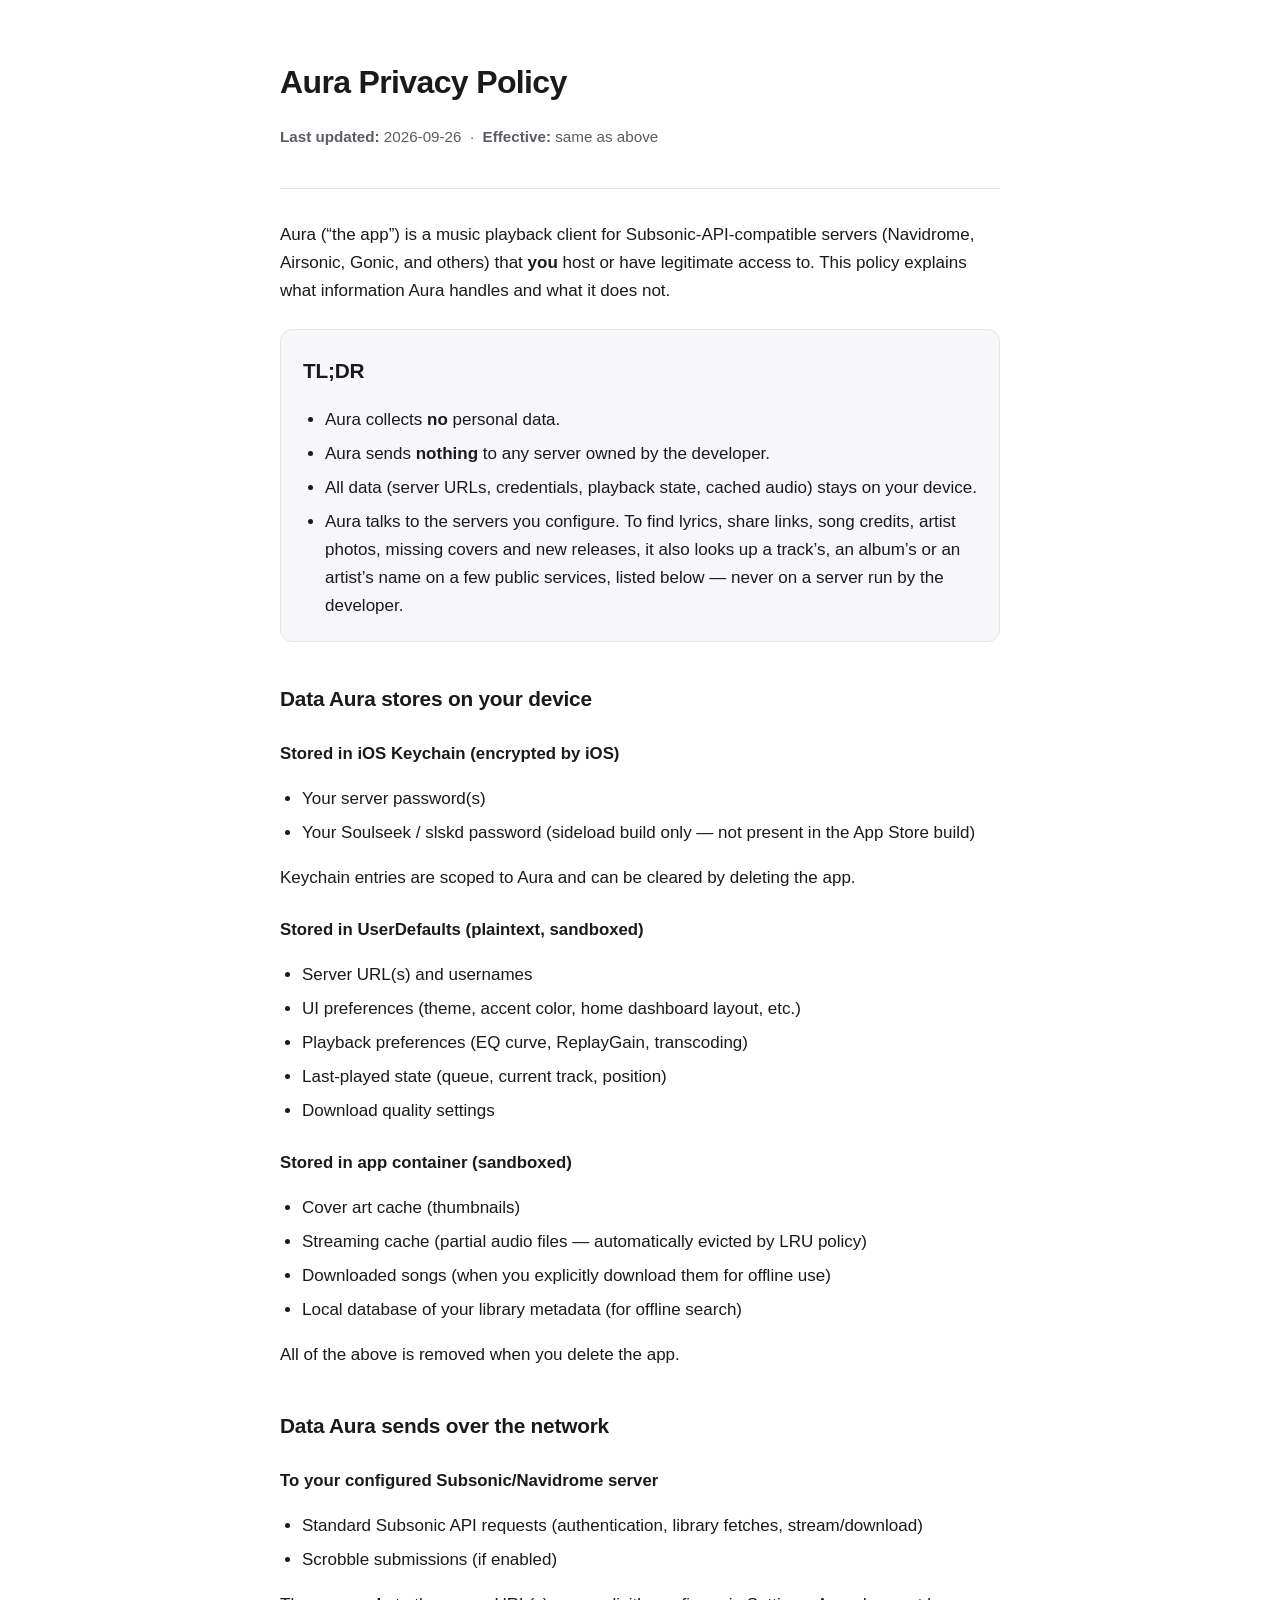
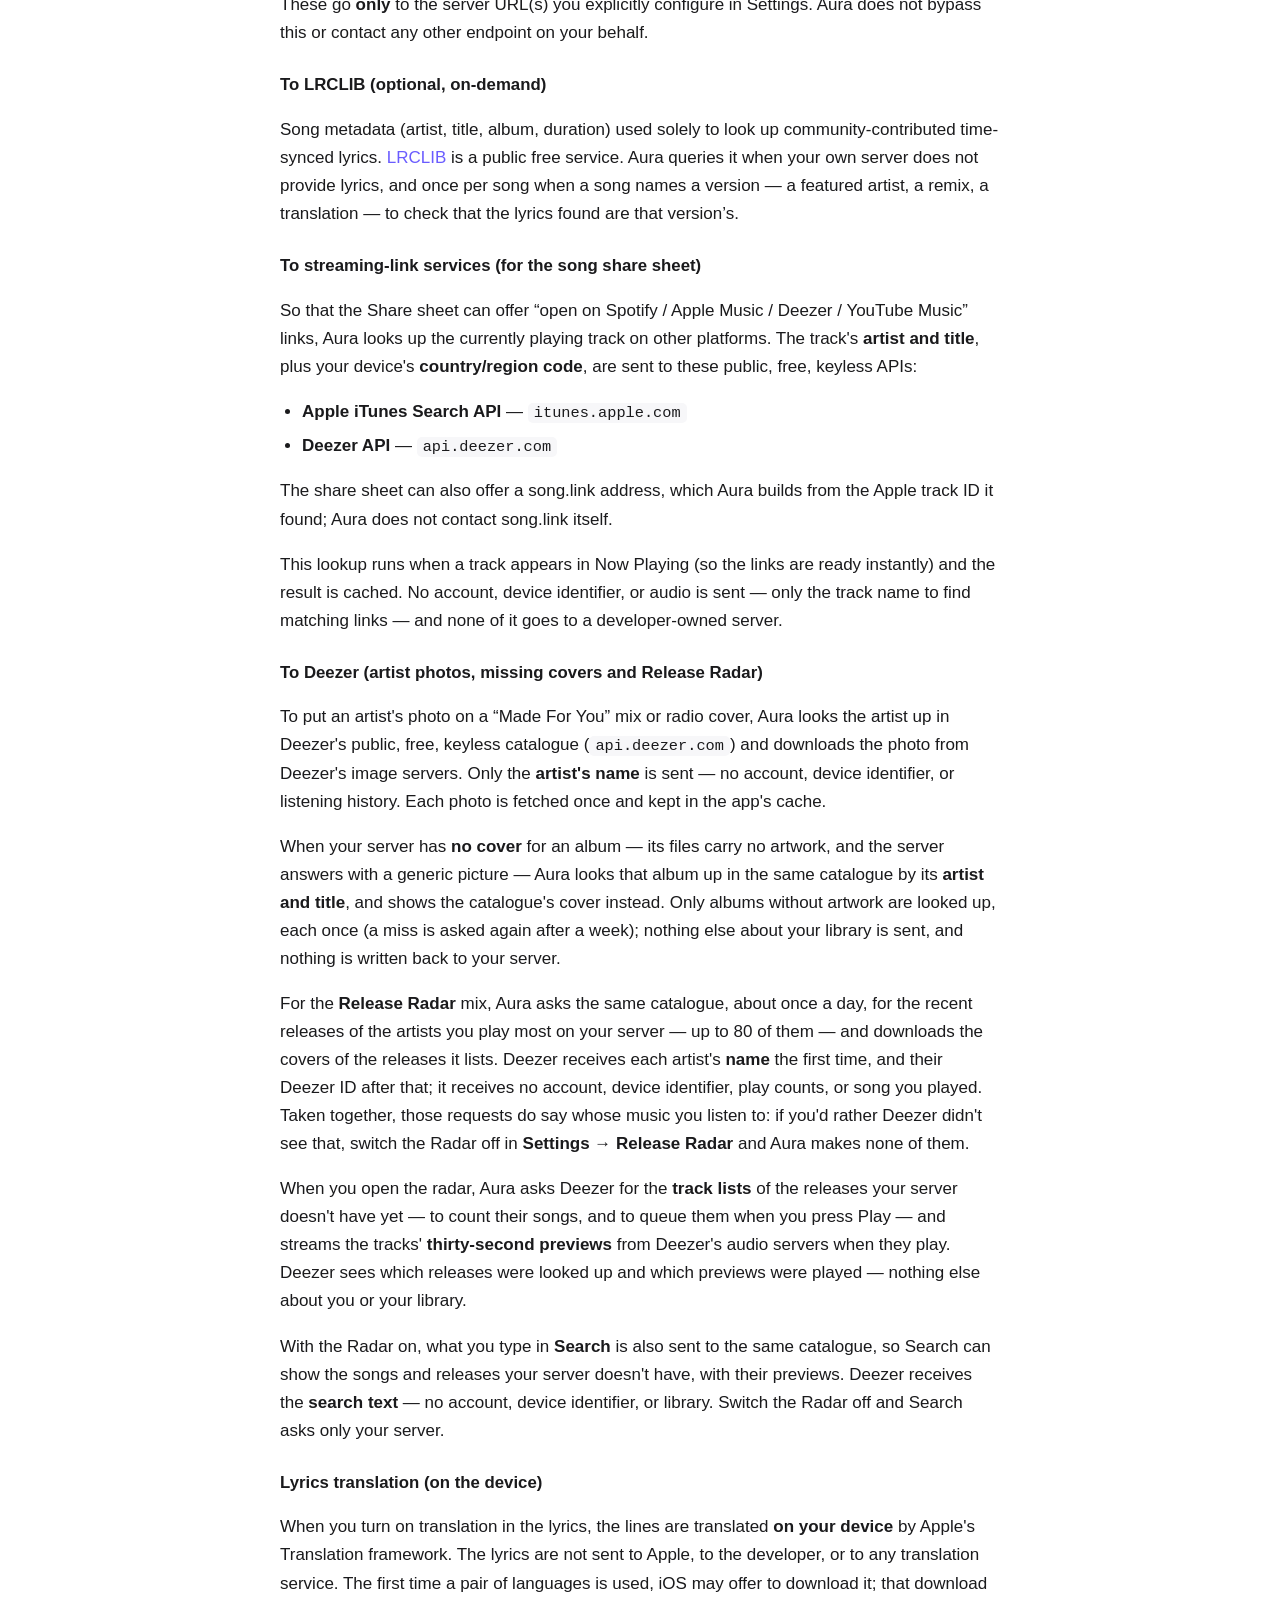
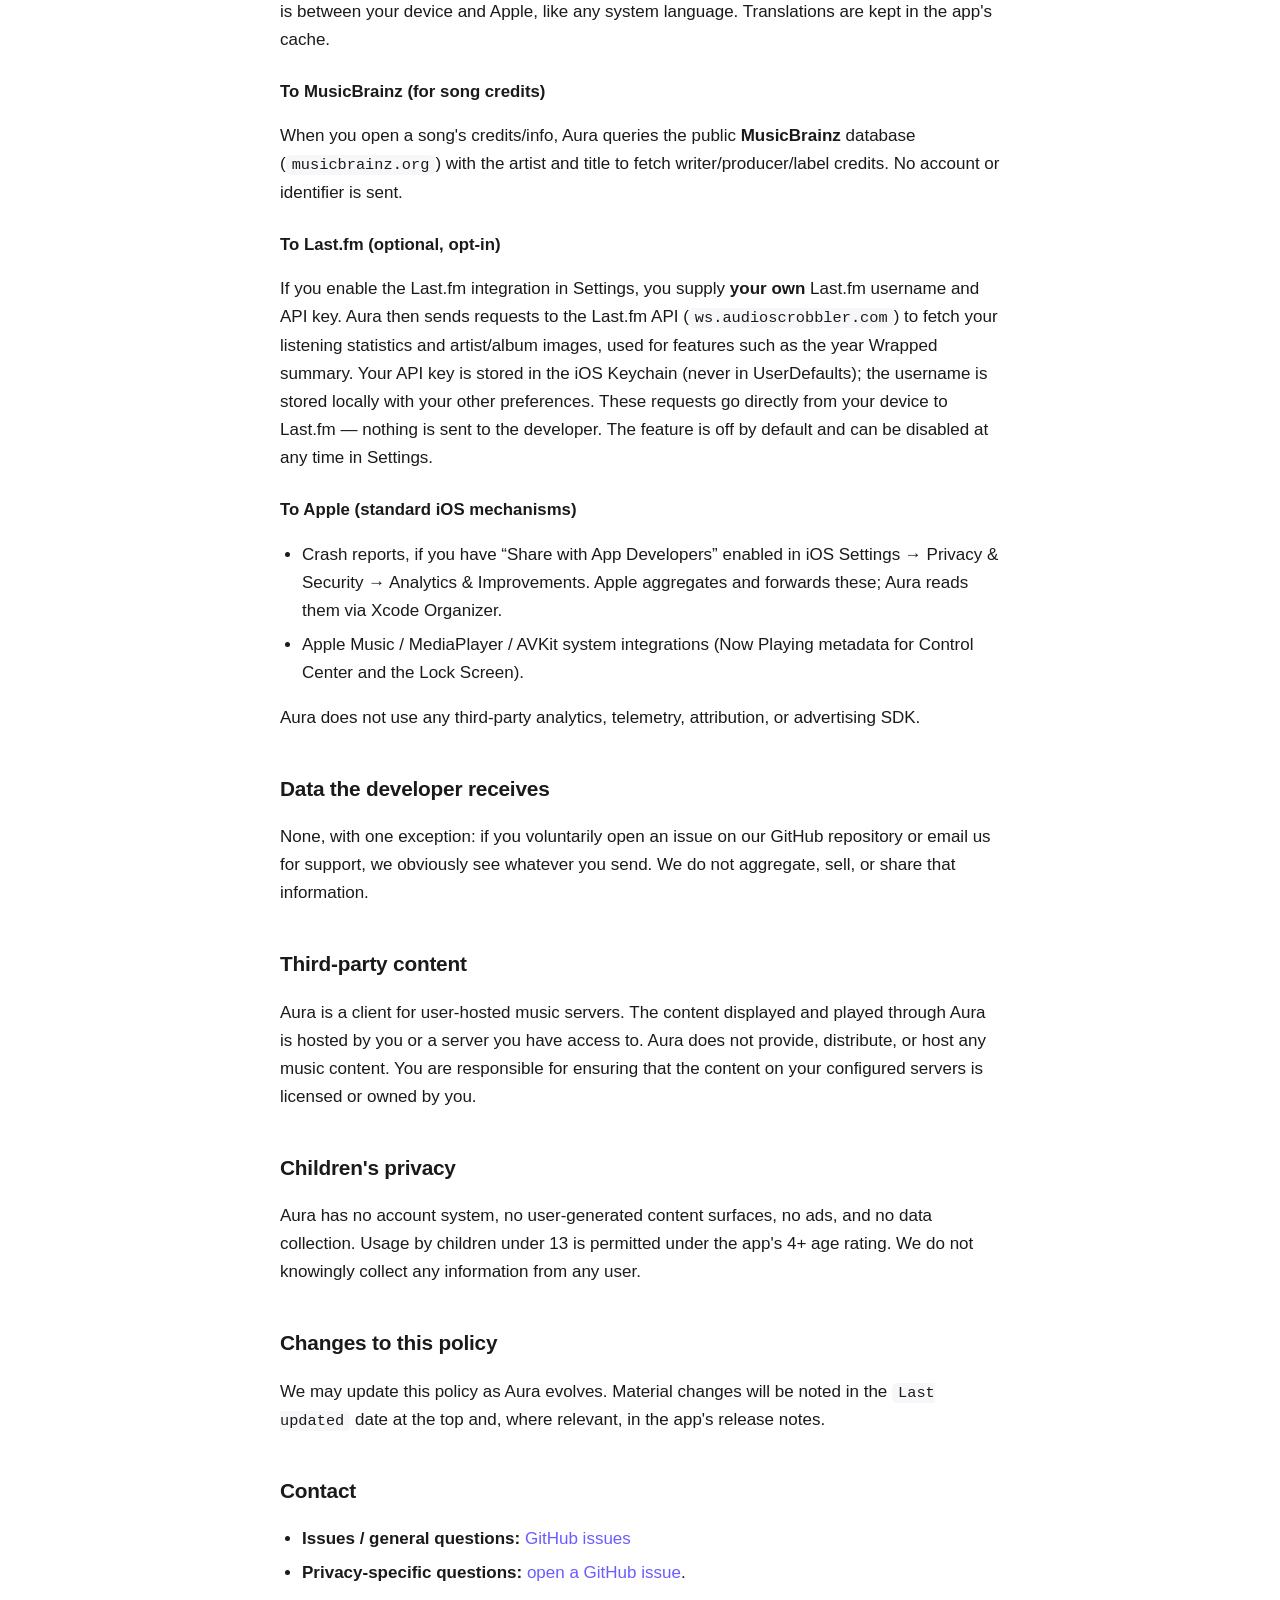
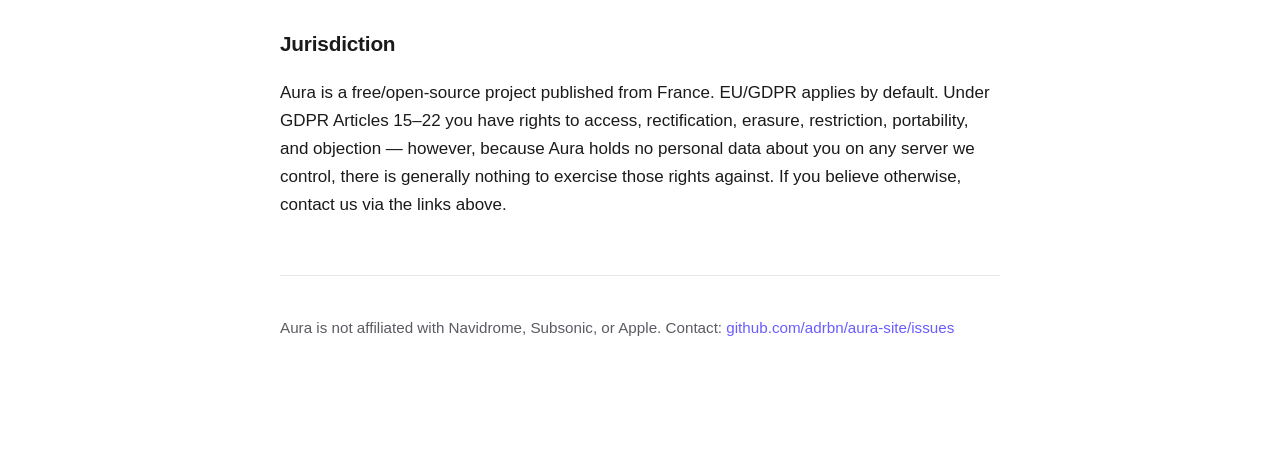
==== privacy.html @ 8e2181bd "feat: the site is rebuilt around the app — a playable equalizer, the Radar, Made For You covers, the" ====
<!DOCTYPE html>
<html lang="en">
<head>
<meta charset="utf-8">
<meta name="viewport" content="width=device-width, initial-scale=1">
<title>Aura — Privacy Policy</title>
<meta name="description" content="How Aura handles your data. Short version — it doesn't leave your device.">
<style>
  :root {
    --bg: #ffffff;
    --fg: #1a1a1c;
    --muted: #5b5b63;
    --line: #e6e6ea;
    --accent: #6a5cff;
    --card: #f7f7f9;
  }
  @media (prefers-color-scheme: dark) {
    :root {
      --bg: #0f0f12;
      --fg: #e9e9ee;
      --muted: #a0a0aa;
      --line: #26262c;
      --accent: #9d92ff;
      --card: #17171b;
    }
  }
  * { box-sizing: border-box; }
  html { -webkit-text-size-adjust: 100%; }
  body {
    margin: 0;
    background: var(--bg);
    color: var(--fg);
    font: 17px/1.65 -apple-system, BlinkMacSystemFont, "Segoe UI", Roboto, Helvetica, Arial, sans-serif;
    padding: 0 20px;
  }
  main { max-width: 720px; margin: 0 auto; padding: 56px 0 96px; }
  header { border-bottom: 1px solid var(--line); padding-bottom: 24px; margin-bottom: 32px; }
  h1 { font-size: 2rem; margin: 0 0 8px; letter-spacing: -0.02em; }
  h2 { font-size: 1.3rem; margin: 40px 0 12px; letter-spacing: -0.01em; }
  h3 { font-size: 1.05rem; margin: 24px 0 8px; color: var(--fg); }
  p, li { color: var(--fg); }
  a { color: var(--accent); text-decoration: none; }
  a:hover { text-decoration: underline; }
  .muted { color: var(--muted); font-size: 0.95rem; }
  code { background: var(--card); padding: 1px 6px; border-radius: 5px; font-size: 0.9em; }
  .tldr {
    background: var(--card);
    border: 1px solid var(--line);
    border-radius: 12px;
    padding: 4px 22px;
    margin: 24px 0 8px;
  }
  ul { padding-left: 22px; }
  li { margin: 6px 0; }
  footer { margin-top: 56px; padding-top: 24px; border-top: 1px solid var(--line); }
</style>
</head>
<body>
<main>
  <header>
    <h1>Aura Privacy Policy</h1>
    <p class="muted"><strong>Last updated:</strong> 2026-09-26 &nbsp;·&nbsp; <strong>Effective:</strong> same as above</p>
  </header>

  <p>Aura (“the app”) is a music playback client for Subsonic-API-compatible servers (Navidrome, Airsonic, Gonic, and others) that <strong>you</strong> host or have legitimate access to. This policy explains what information Aura handles and what it does not.</p>

  <div class="tldr">
    <h2 style="margin-top:20px;">TL;DR</h2>
    <ul>
      <li>Aura collects <strong>no</strong> personal data.</li>
      <li>Aura sends <strong>nothing</strong> to any server owned by the developer.</li>
      <li>All data (server URLs, credentials, playback state, cached audio) stays on your device.</li>
      <li>Aura talks to the servers you configure. To find lyrics, share links, song credits, artist photos, missing covers and new releases, it also looks up a track&#8217;s, an album&#8217;s or an artist&#8217;s name on a few public services, listed below &#8212; never on a server run by the developer.</li>
    </ul>
  </div>

  <h2>Data Aura stores on your device</h2>

  <h3>Stored in iOS Keychain (encrypted by iOS)</h3>
  <ul>
    <li>Your server password(s)</li>
    <li>Your Soulseek / slskd password (sideload build only — not present in the App Store build)</li>
  </ul>
  <p>Keychain entries are scoped to Aura and can be cleared by deleting the app.</p>

  <h3>Stored in UserDefaults (plaintext, sandboxed)</h3>
  <ul>
    <li>Server URL(s) and usernames</li>
    <li>UI preferences (theme, accent color, home dashboard layout, etc.)</li>
    <li>Playback preferences (EQ curve, ReplayGain, transcoding)</li>
    <li>Last-played state (queue, current track, position)</li>
    <li>Download quality settings</li>
  </ul>

  <h3>Stored in app container (sandboxed)</h3>
  <ul>
    <li>Cover art cache (thumbnails)</li>
    <li>Streaming cache (partial audio files — automatically evicted by LRU policy)</li>
    <li>Downloaded songs (when you explicitly download them for offline use)</li>
    <li>Local database of your library metadata (for offline search)</li>
  </ul>
  <p>All of the above is removed when you delete the app.</p>

  <h2>Data Aura sends over the network</h2>

  <h3>To your configured Subsonic/Navidrome server</h3>
  <ul>
    <li>Standard Subsonic API requests (authentication, library fetches, stream/download)</li>
    <li>Scrobble submissions (if enabled)</li>
  </ul>
  <p>These go <strong>only</strong> to the server URL(s) you explicitly configure in Settings. Aura does not bypass this or contact any other endpoint on your behalf.</p>

  <h3>To LRCLIB (optional, on-demand)</h3>
  <p>Song metadata (artist, title, album, duration) used solely to look up community-contributed time-synced lyrics. <a href="https://lrclib.net">LRCLIB</a> is a public free service. Aura queries it when your own server does not provide lyrics, and once per song when a song names a version &mdash; a featured artist, a remix, a translation &mdash; to check that the lyrics found are that version&rsquo;s.</p>

  <h3>To streaming-link services (for the song share sheet)</h3>
  <p>So that the Share sheet can offer “open on Spotify / Apple Music / Deezer / YouTube Music” links, Aura looks up the currently playing track on other platforms. The track's <strong>artist and title</strong>, plus your device's <strong>country/region code</strong>, are sent to these public, free, keyless APIs:</p>
  <ul>
    <li><strong>Apple iTunes Search API</strong> — <code>itunes.apple.com</code></li>
    <li><strong>Deezer API</strong> — <code>api.deezer.com</code></li>
  </ul>
  <p>The share sheet can also offer a song.link address, which Aura builds from the Apple track ID it found; Aura does not contact song.link itself.</p>
  <p>This lookup runs when a track appears in Now Playing (so the links are ready instantly) and the result is cached. No account, device identifier, or audio is sent — only the track name to find matching links — and none of it goes to a developer-owned server.</p>

  <h3>To Deezer (artist photos, missing covers and Release Radar)</h3>
  <p>To put an artist's photo on a “Made For You” mix or radio cover, Aura looks the artist up in Deezer's public, free, keyless catalogue (<code>api.deezer.com</code>) and downloads the photo from Deezer's image servers. Only the <strong>artist's name</strong> is sent — no account, device identifier, or listening history. Each photo is fetched once and kept in the app's cache.</p>
  <p>When your server has <strong>no cover</strong> for an album — its files carry no artwork, and the server answers with a generic picture — Aura looks that album up in the same catalogue by its <strong>artist and title</strong>, and shows the catalogue's cover instead. Only albums without artwork are looked up, each once (a miss is asked again after a week); nothing else about your library is sent, and nothing is written back to your server.</p>
  <p>For the <strong>Release Radar</strong> mix, Aura asks the same catalogue, about once a day, for the recent releases of the artists you play most on your server — up to 80 of them — and downloads the covers of the releases it lists. Deezer receives each artist's <strong>name</strong> the first time, and their Deezer ID after that; it receives no account, device identifier, play counts, or song you played. Taken together, those requests do say whose music you listen to: if you'd rather Deezer didn't see that, switch the Radar off in <strong>Settings → Release Radar</strong> and Aura makes none of them.</p>
  <p>When you open the radar, Aura asks Deezer for the <strong>track lists</strong> of the releases your server doesn't have yet — to count their songs, and to queue them when you press Play — and streams the tracks' <strong>thirty-second previews</strong> from Deezer's audio servers when they play. Deezer sees which releases were looked up and which previews were played — nothing else about you or your library.</p>
  <p>With the Radar on, what you type in <strong>Search</strong> is also sent to the same catalogue, so Search can show the songs and releases your server doesn't have, with their previews. Deezer receives the <strong>search text</strong> — no account, device identifier, or library. Switch the Radar off and Search asks only your server.</p>

  <h3>Lyrics translation (on the device)</h3>
  <p>When you turn on translation in the lyrics, the lines are translated <strong>on your device</strong> by Apple's Translation framework. The lyrics are not sent to Apple, to the developer, or to any translation service. The first time a pair of languages is used, iOS may offer to download it; that download is between your device and Apple, like any system language. Translations are kept in the app's cache.</p>

  <h3>To MusicBrainz (for song credits)</h3>
  <p>When you open a song's credits/info, Aura queries the public <strong>MusicBrainz</strong> database (<code>musicbrainz.org</code>) with the artist and title to fetch writer/producer/label credits. No account or identifier is sent.</p>

  <h3>To Last.fm (optional, opt-in)</h3>
  <p>If you enable the Last.fm integration in Settings, you supply <strong>your own</strong> Last.fm username and API key. Aura then sends requests to the Last.fm API (<code>ws.audioscrobbler.com</code>) to fetch your listening statistics and artist/album images, used for features such as the year Wrapped summary. Your API key is stored in the iOS Keychain (never in UserDefaults); the username is stored locally with your other preferences. These requests go directly from your device to Last.fm — nothing is sent to the developer. The feature is off by default and can be disabled at any time in Settings.</p>

  <h3>To Apple (standard iOS mechanisms)</h3>
  <ul>
    <li>Crash reports, if you have “Share with App Developers” enabled in iOS Settings → Privacy &amp; Security → Analytics &amp; Improvements. Apple aggregates and forwards these; Aura reads them via Xcode Organizer.</li>
    <li>Apple Music / MediaPlayer / AVKit system integrations (Now Playing metadata for Control Center and the Lock Screen).</li>
  </ul>
  <p>Aura does not use any third-party analytics, telemetry, attribution, or advertising SDK.</p>

  <h2>Data the developer receives</h2>
  <p>None, with one exception: if you voluntarily open an issue on our GitHub repository or email us for support, we obviously see whatever you send. We do not aggregate, sell, or share that information.</p>

  <h2>Third-party content</h2>
  <p>Aura is a client for user-hosted music servers. The content displayed and played through Aura is hosted by you or a server you have access to. Aura does not provide, distribute, or host any music content. You are responsible for ensuring that the content on your configured servers is licensed or owned by you.</p>

  <h2>Children's privacy</h2>
  <p>Aura has no account system, no user-generated content surfaces, no ads, and no data collection. Usage by children under 13 is permitted under the app's 4+ age rating. We do not knowingly collect any information from any user.</p>

  <h2>Changes to this policy</h2>
  <p>We may update this policy as Aura evolves. Material changes will be noted in the <code>Last updated</code> date at the top and, where relevant, in the app's release notes.</p>

  <h2>Contact</h2>
  <ul>
    <li><strong>Issues / general questions:</strong> <a href="https://github.com/adrbn/aura-site/issues">GitHub issues</a></li>
    <li><strong>Privacy-specific questions:</strong> <a href="https://github.com/adrbn/aura-site/issues">open a GitHub issue</a>.</li>
  </ul>

  <h2>Jurisdiction</h2>
  <p>Aura is a free/open-source project published from France. EU/GDPR applies by default. Under GDPR Articles 15–22 you have rights to access, rectification, erasure, restriction, portability, and objection — however, because Aura holds no personal data about you on any server we control, there is generally nothing to exercise those rights against. If you believe otherwise, contact us via the links above.</p>

  <footer>
    <p class="muted">Aura is not affiliated with Navidrome, Subsonic, or Apple. Contact: <a href="https://github.com/adrbn/aura-site/issues">github.com/adrbn/aura-site/issues</a></p>
  </footer>
</main>
</body>
</html>
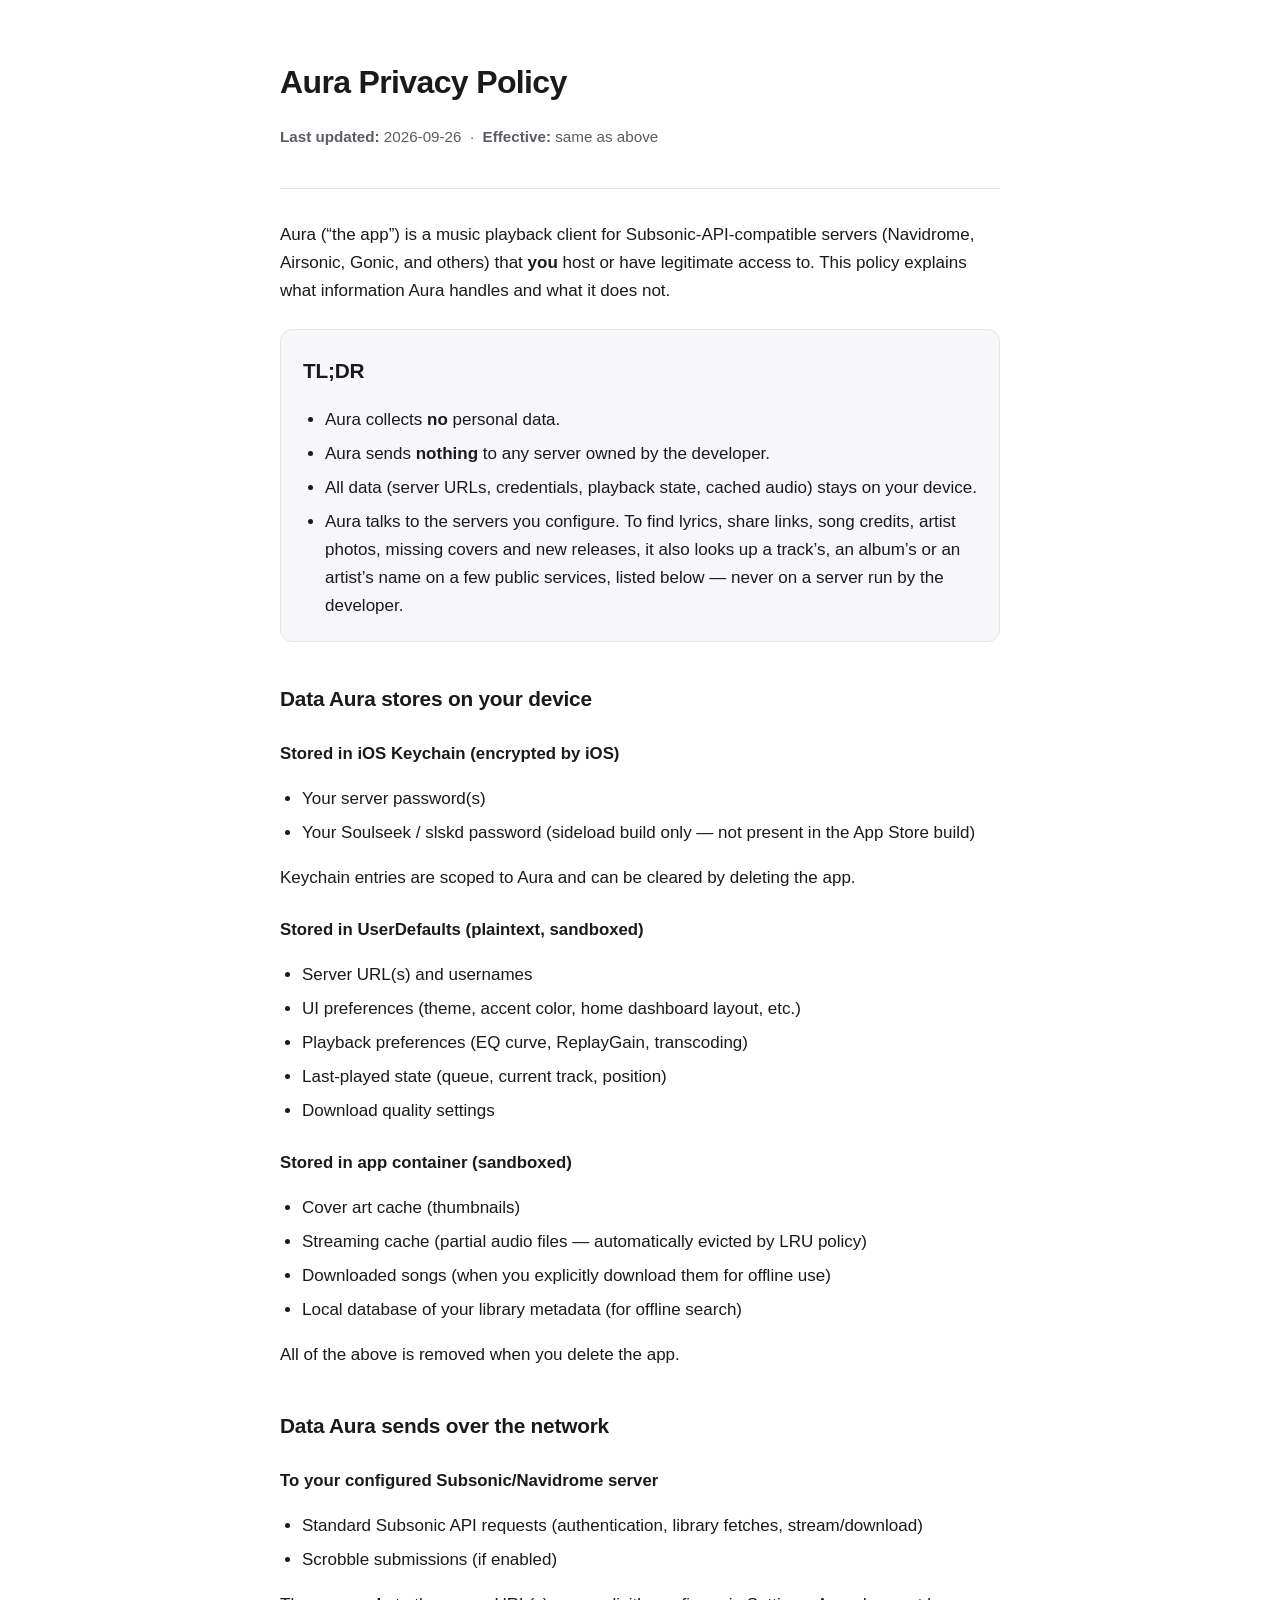
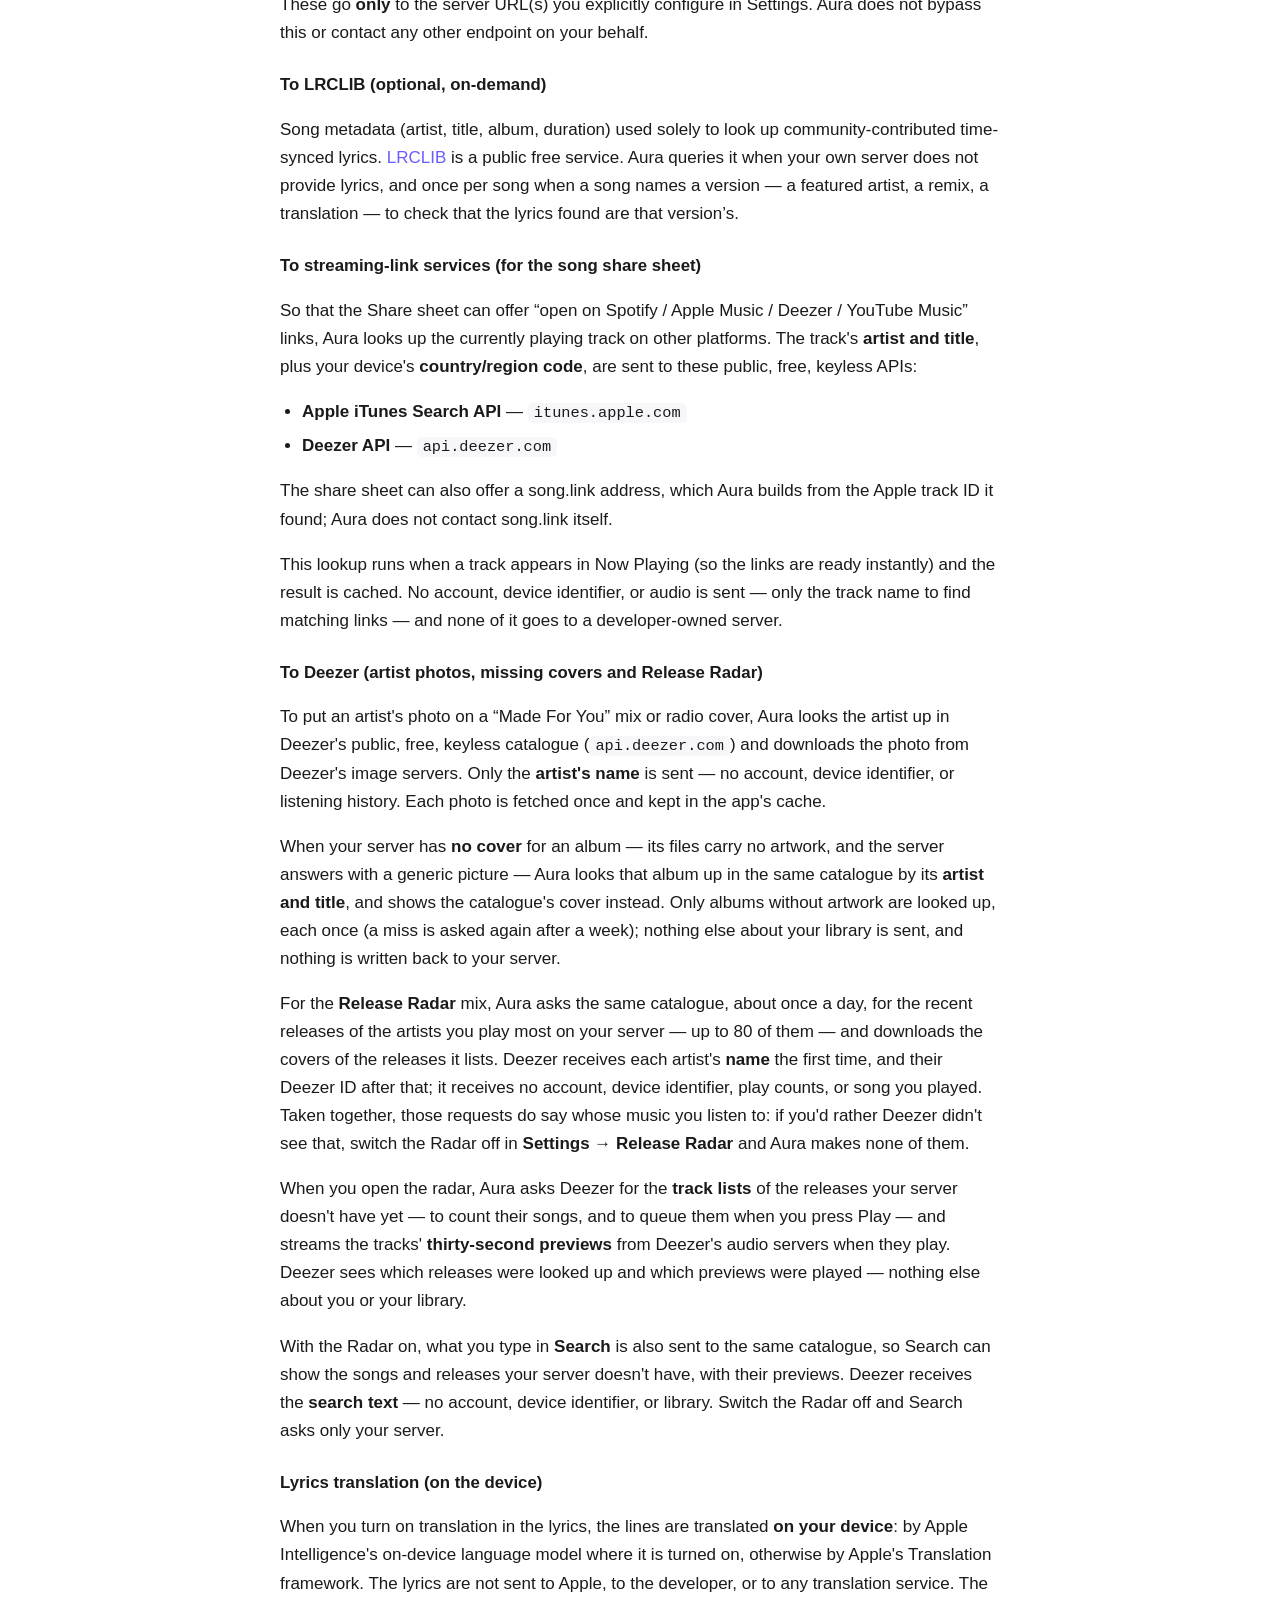
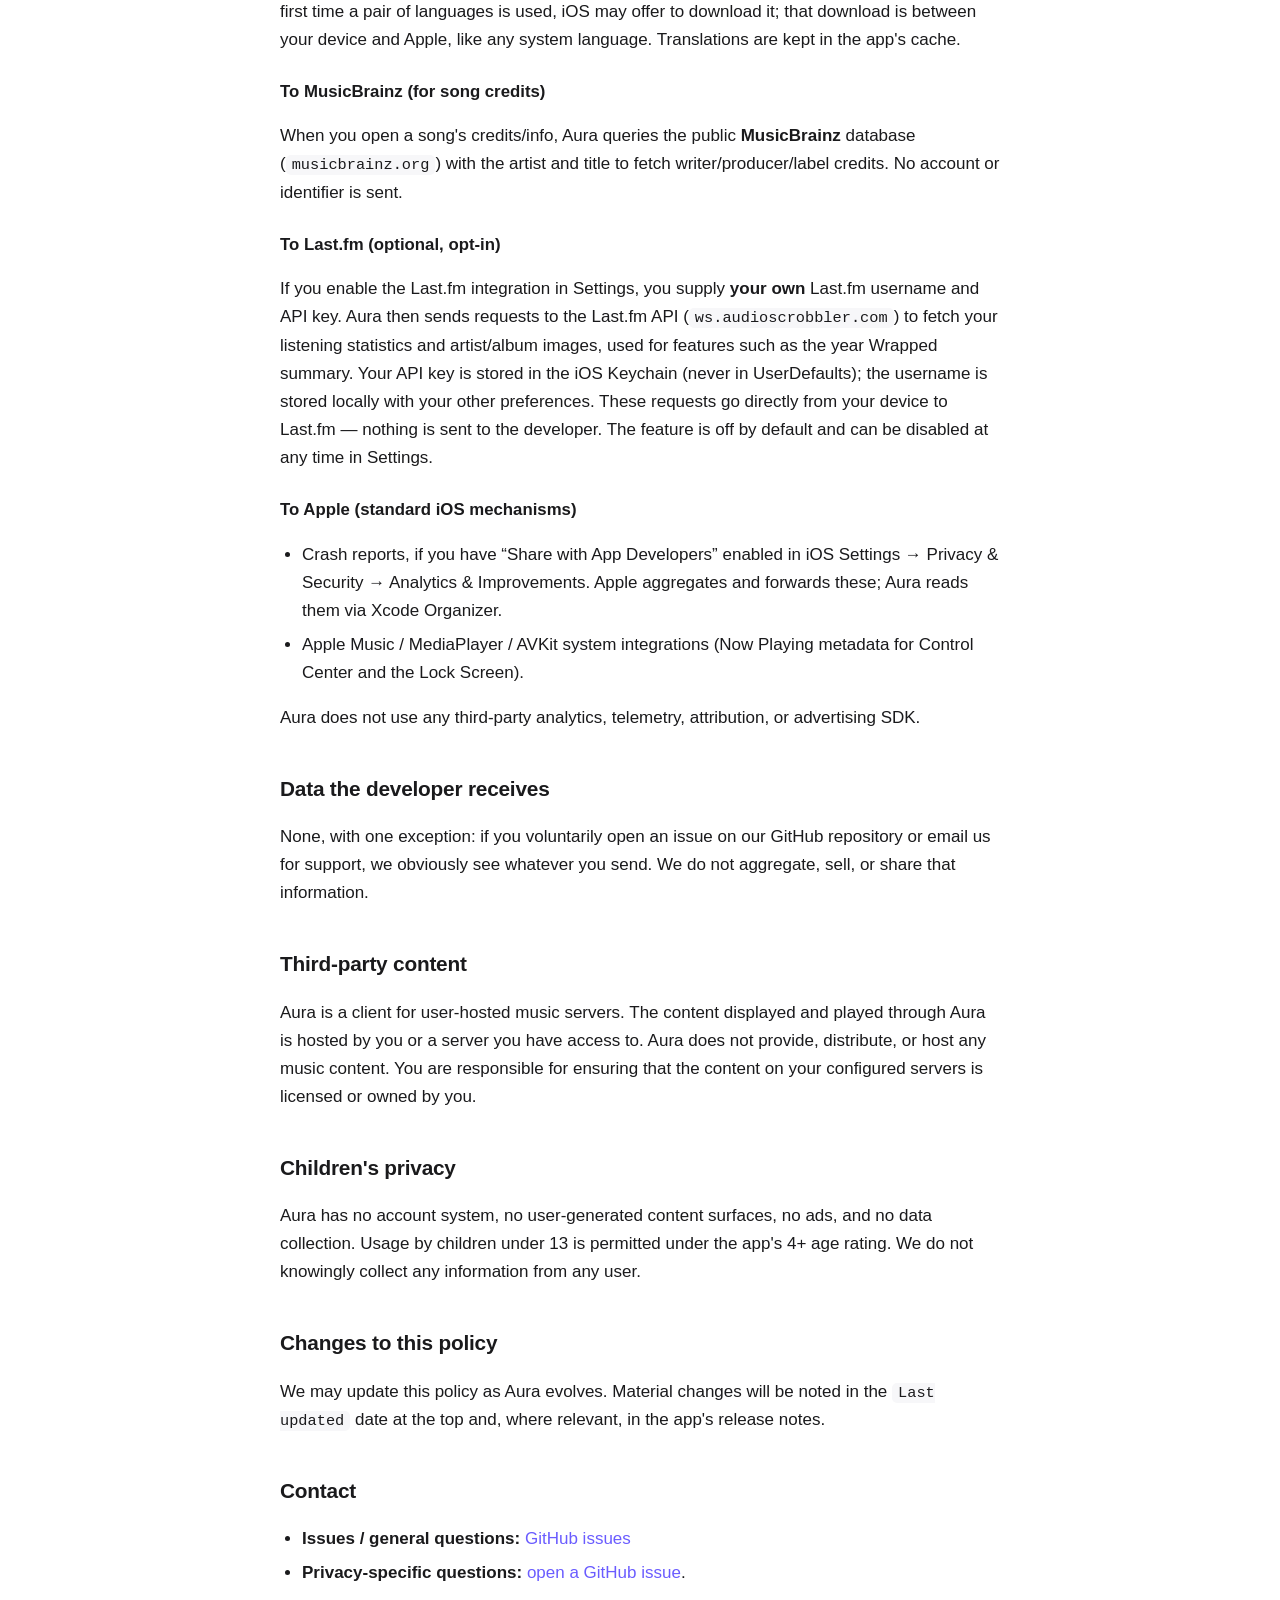
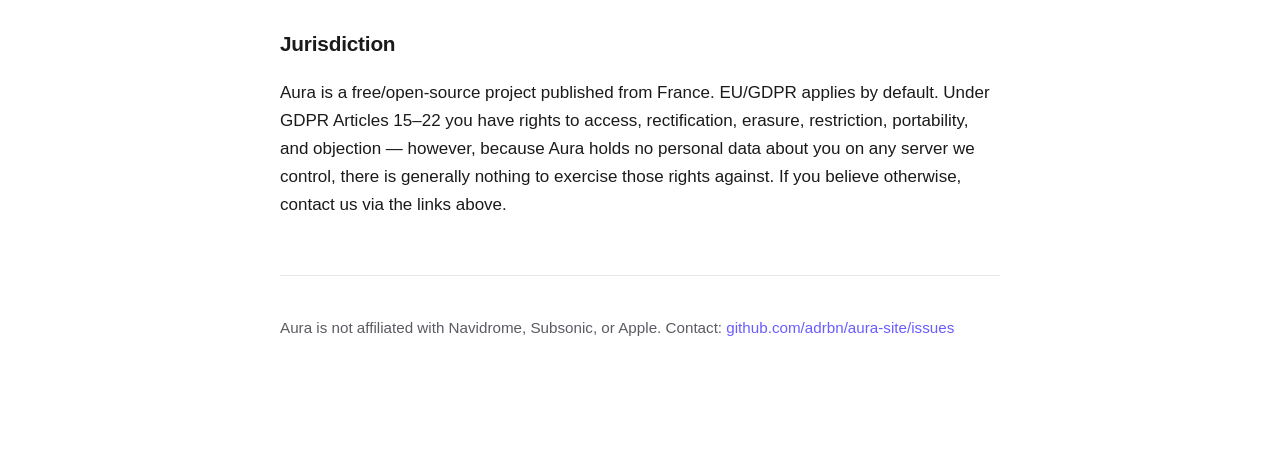
==== commit ef356cf3: "docs: the privacy policy names Apple Intelligence's on-device model among the lyrics translators" ====
--- a/privacy.html
+++ b/privacy.html
@@ -130,7 +130,7 @@
   <p>With the Radar on, what you type in <strong>Search</strong> is also sent to the same catalogue, so Search can show the songs and releases your server doesn't have, with their previews. Deezer receives the <strong>search text</strong> — no account, device identifier, or library. Switch the Radar off and Search asks only your server.</p>
 
   <h3>Lyrics translation (on the device)</h3>
-  <p>When you turn on translation in the lyrics, the lines are translated <strong>on your device</strong> by Apple's Translation framework. The lyrics are not sent to Apple, to the developer, or to any translation service. The first time a pair of languages is used, iOS may offer to download it; that download is between your device and Apple, like any system language. Translations are kept in the app's cache.</p>
+  <p>When you turn on translation in the lyrics, the lines are translated <strong>on your device</strong>: by Apple Intelligence's on-device language model where it is turned on, otherwise by Apple's Translation framework. The lyrics are not sent to Apple, to the developer, or to any translation service. The first time a pair of languages is used, iOS may offer to download it; that download is between your device and Apple, like any system language. Translations are kept in the app's cache.</p>
 
   <h3>To MusicBrainz (for song credits)</h3>
   <p>When you open a song's credits/info, Aura queries the public <strong>MusicBrainz</strong> database (<code>musicbrainz.org</code>) with the artist and title to fetch writer/producer/label credits. No account or identifier is sent.</p>
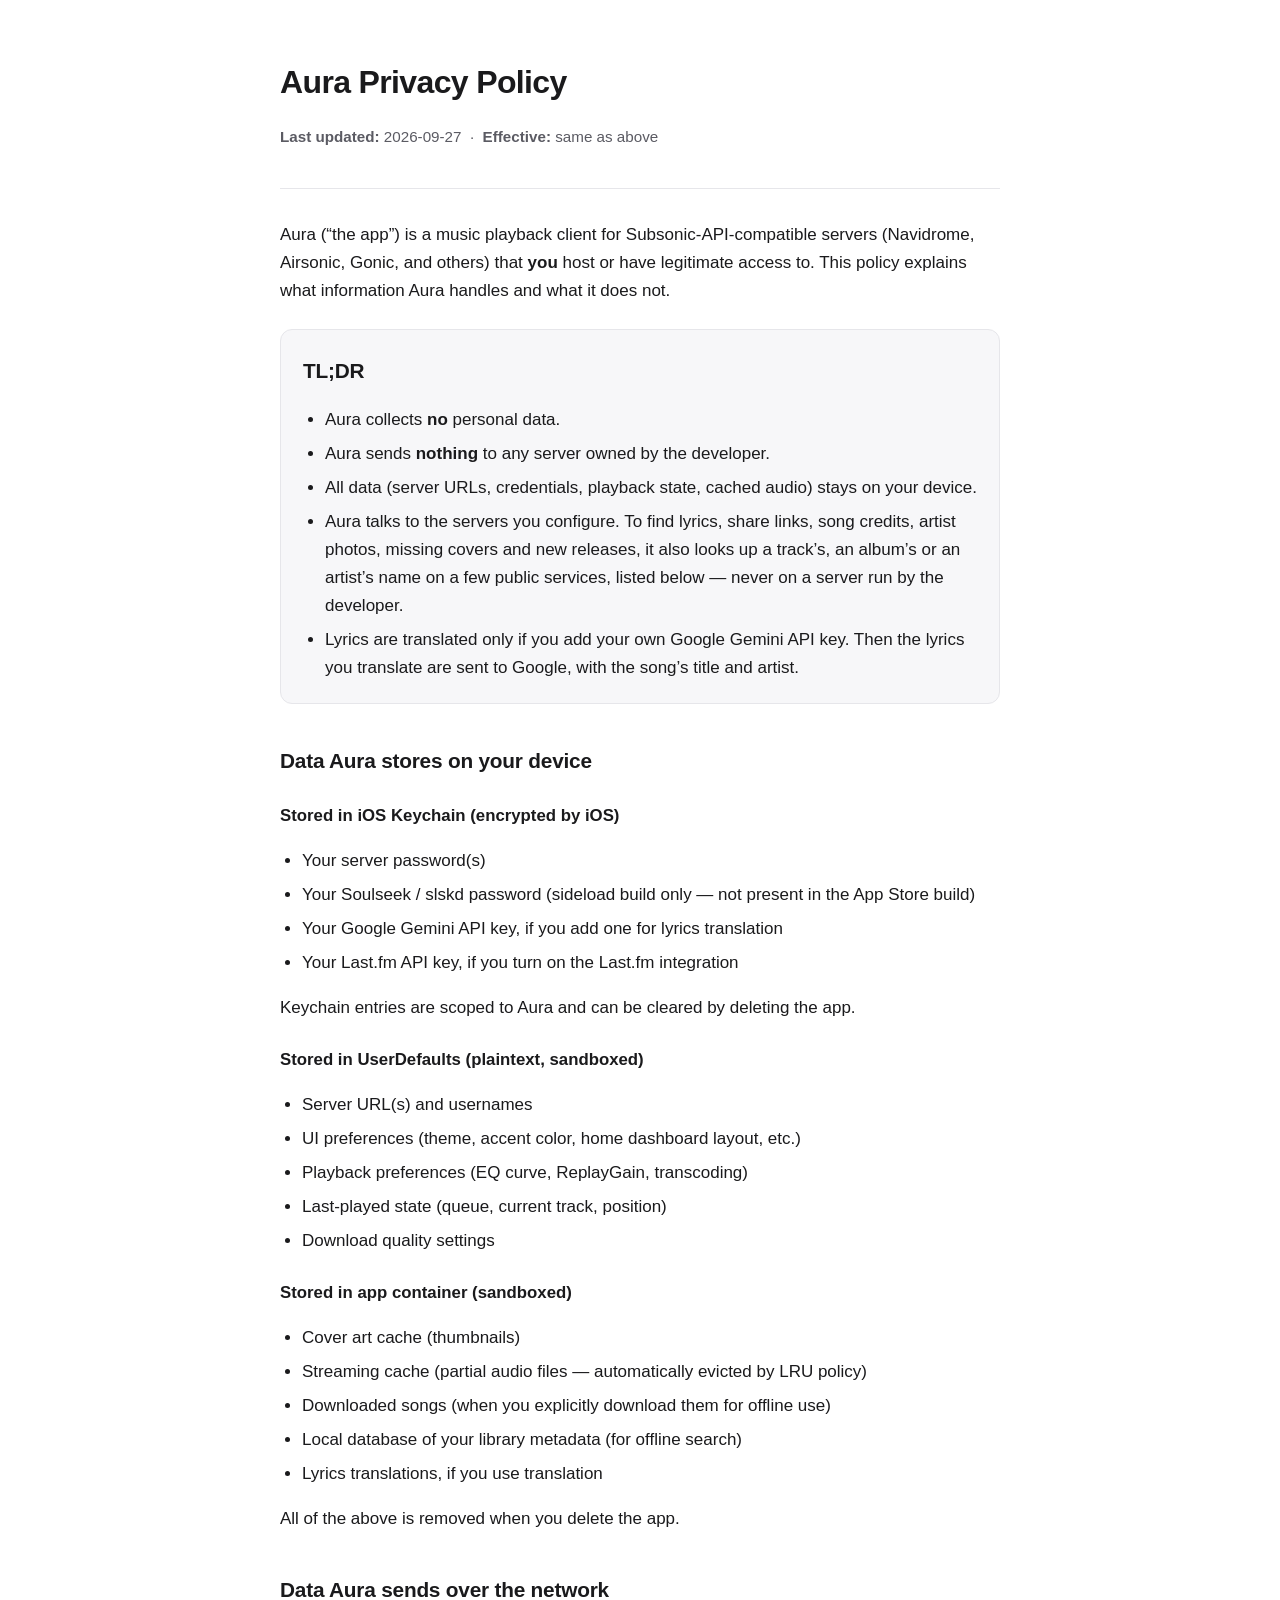
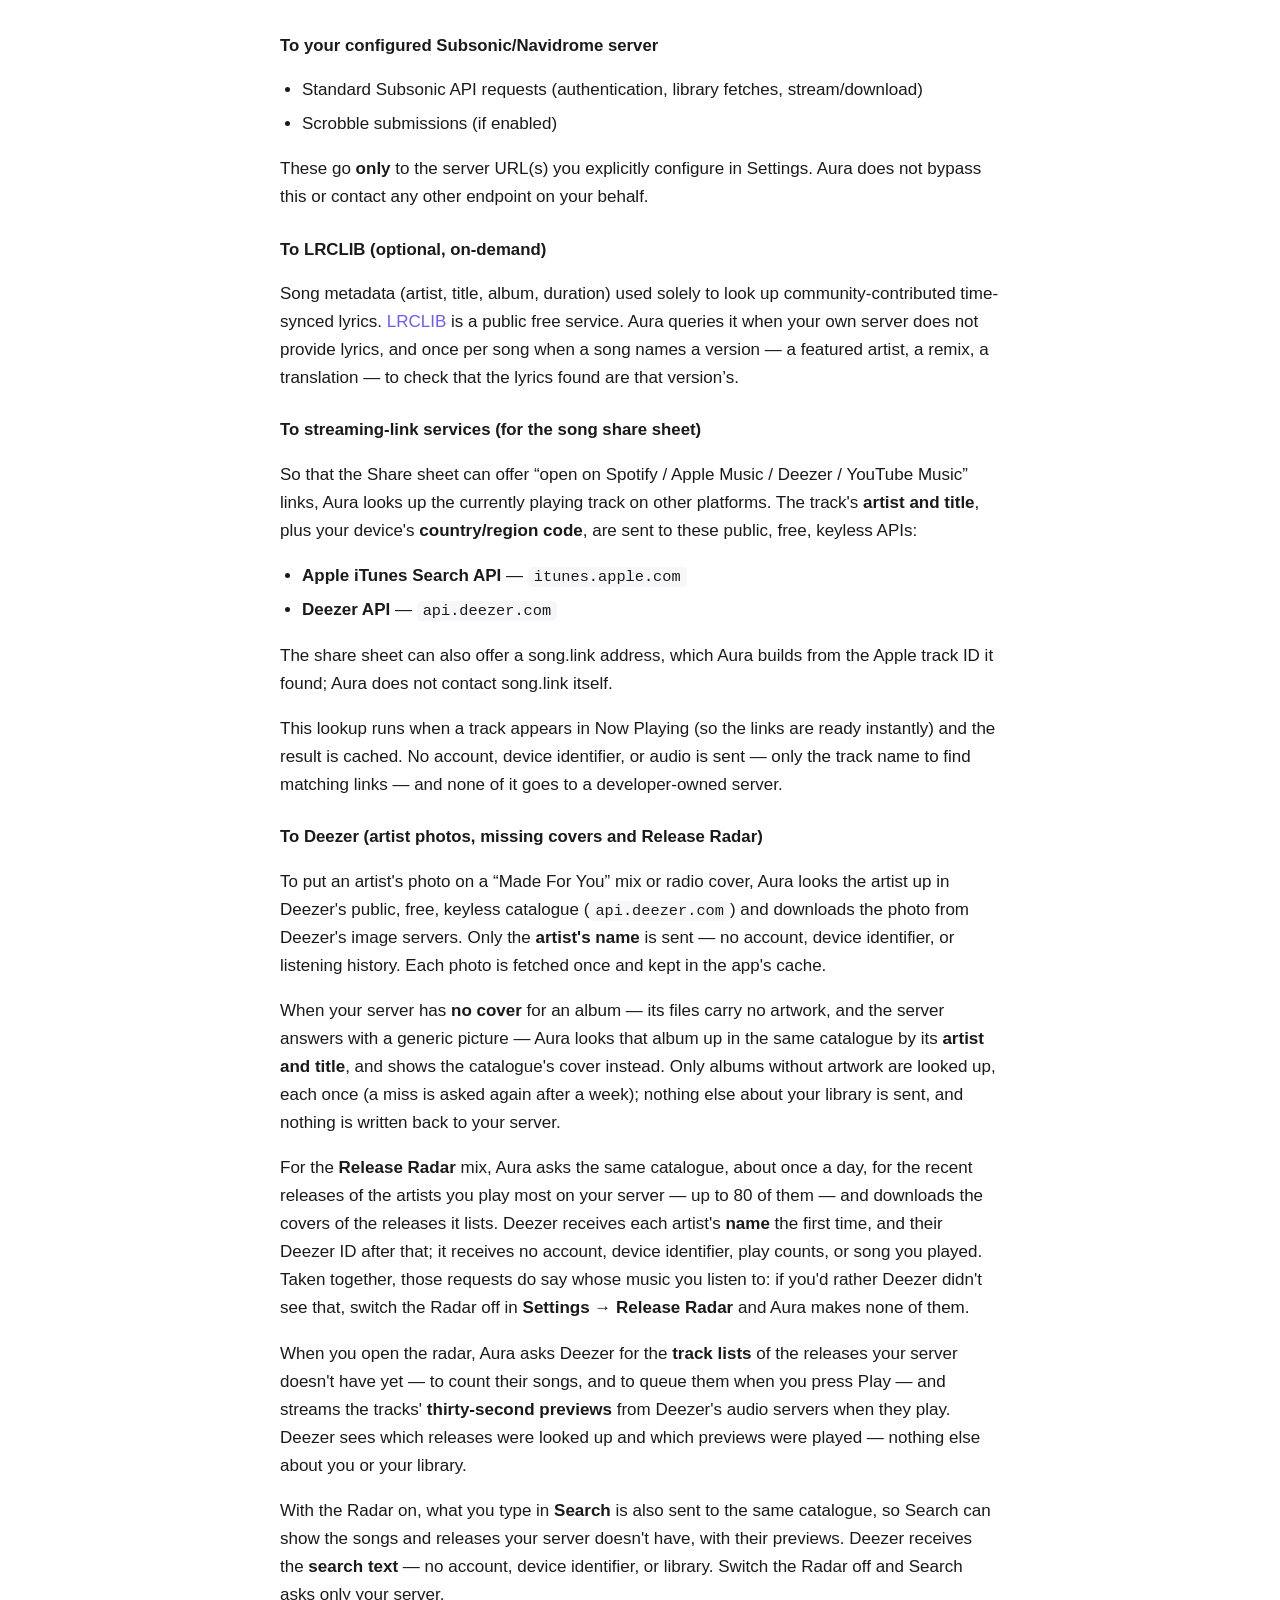
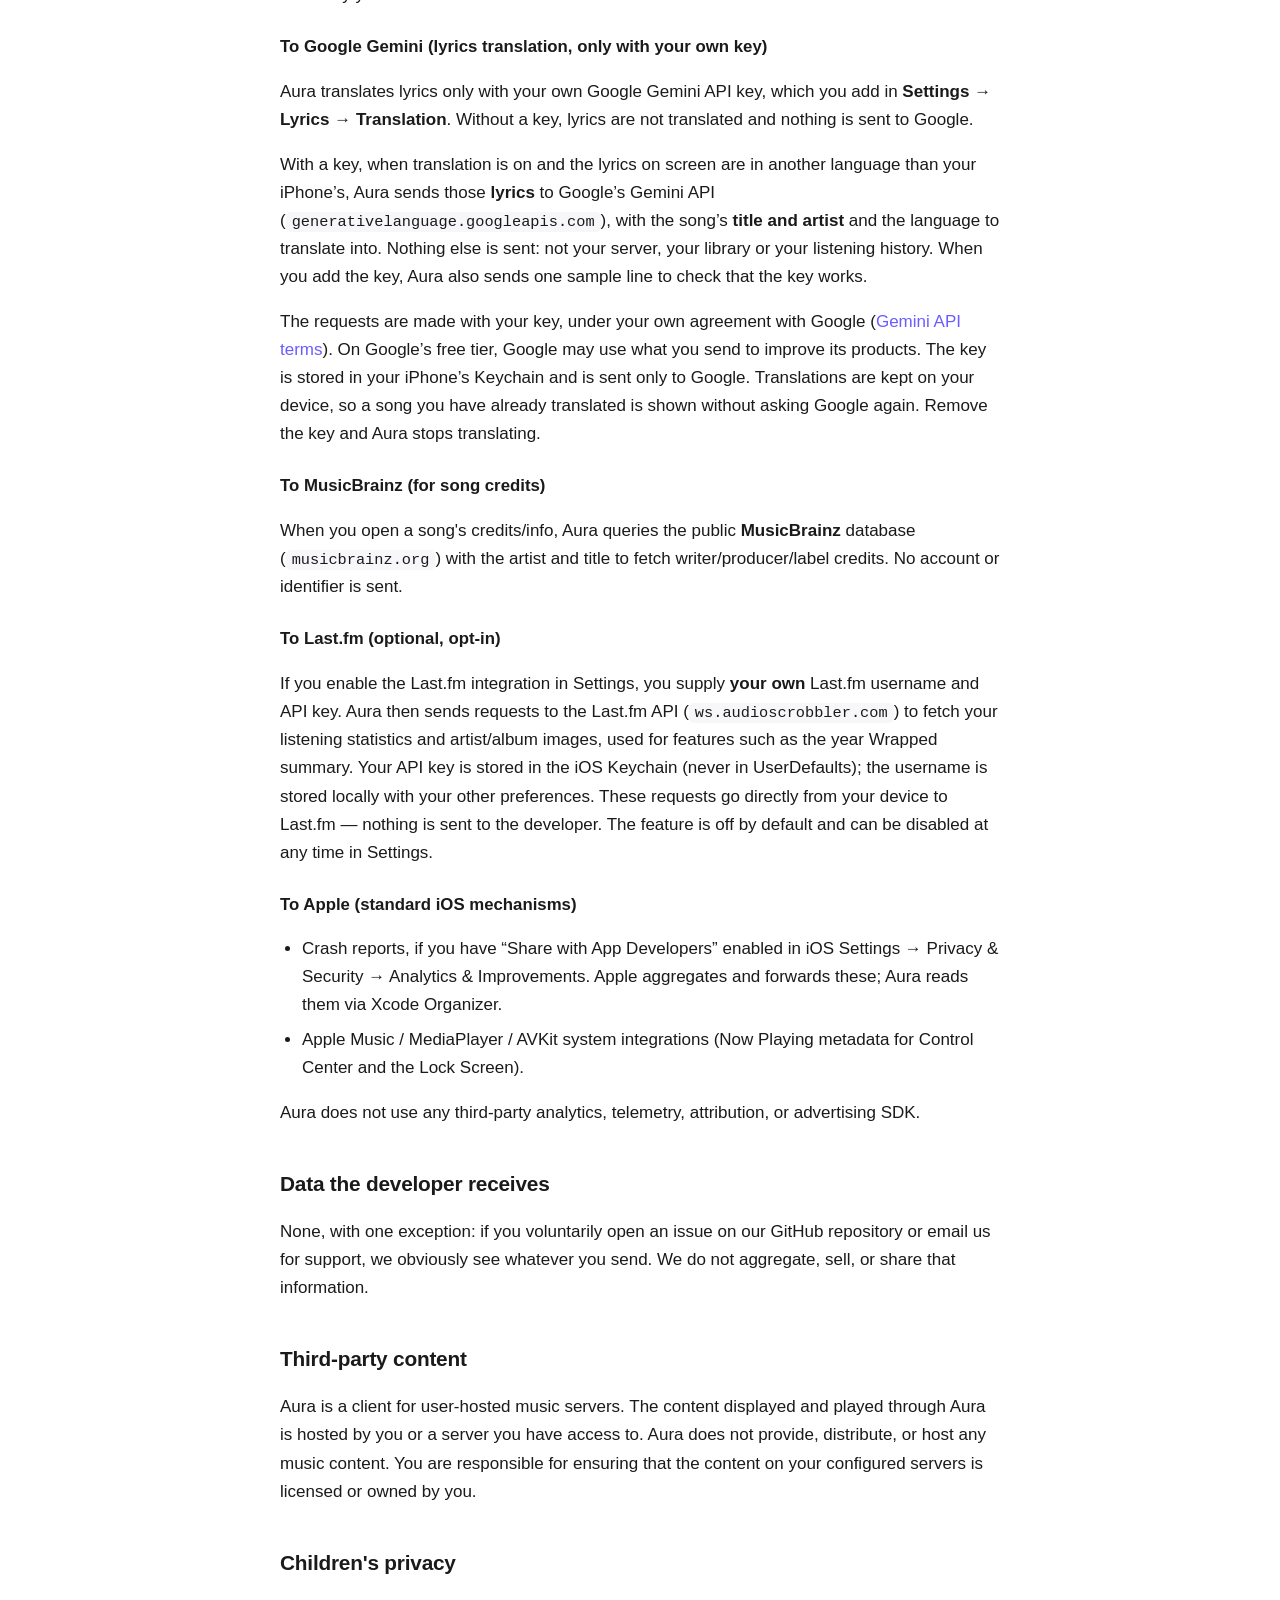
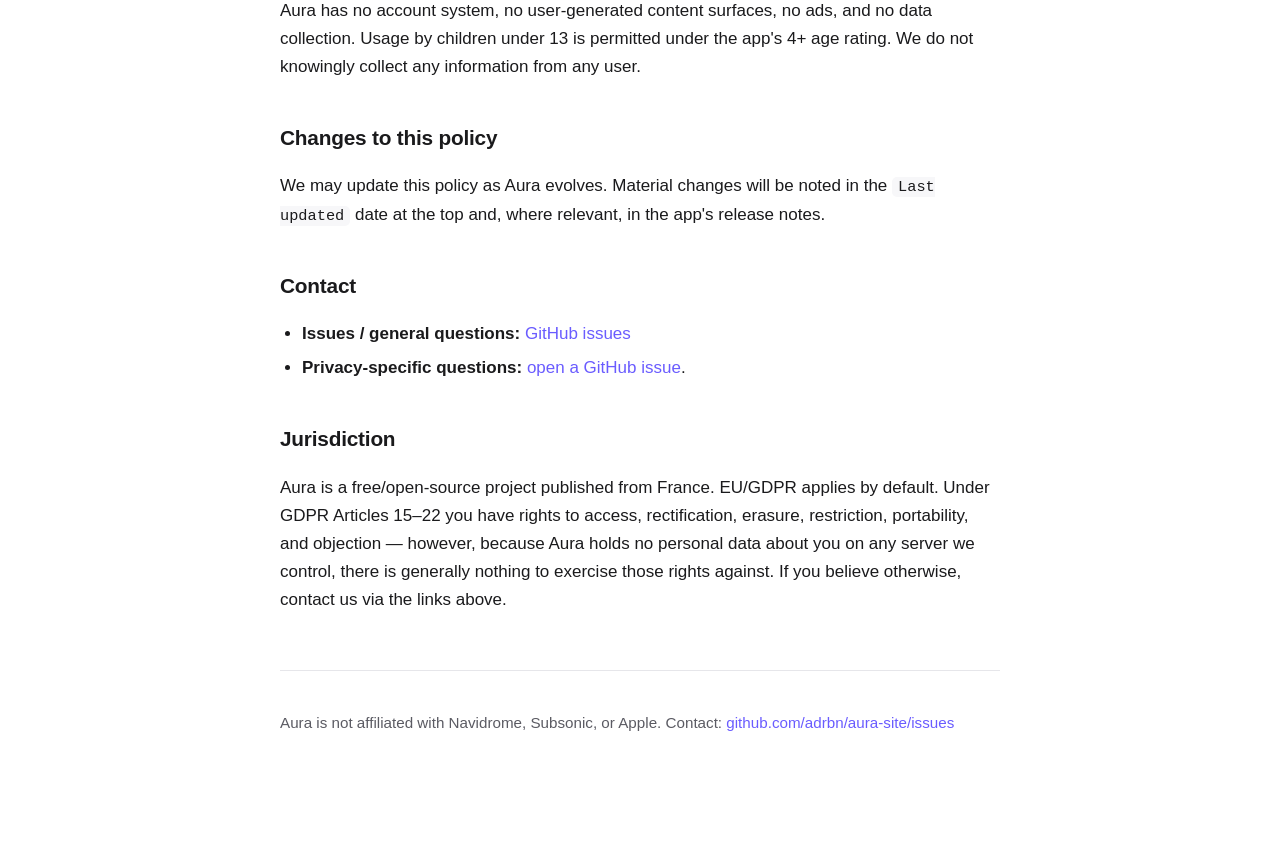
==== commit b33fb70c: "docs: the privacy policy says lyrics are translated only with your own Gemini key, never on the devi" ====
--- a/privacy.html
+++ b/privacy.html
@@ -4,7 +4,7 @@
 <meta charset="utf-8">
 <meta name="viewport" content="width=device-width, initial-scale=1">
 <title>Aura — Privacy Policy</title>
-<meta name="description" content="How Aura handles your data. Short version — it doesn't leave your device.">
+<meta name="description" content="How Aura handles your data: nothing is sent to the developer, and each outside service the app can talk to is listed here with what it receives.">
 <style>
   :root {
     --bg: #ffffff;
@@ -59,7 +59,7 @@
 <main>
   <header>
     <h1>Aura Privacy Policy</h1>
-    <p class="muted"><strong>Last updated:</strong> 2026-09-26 &nbsp;·&nbsp; <strong>Effective:</strong> same as above</p>
+    <p class="muted"><strong>Last updated:</strong> 2026-09-27 &nbsp;·&nbsp; <strong>Effective:</strong> same as above</p>
   </header>
 
   <p>Aura (“the app”) is a music playback client for Subsonic-API-compatible servers (Navidrome, Airsonic, Gonic, and others) that <strong>you</strong> host or have legitimate access to. This policy explains what information Aura handles and what it does not.</p>
@@ -71,6 +71,7 @@
       <li>Aura sends <strong>nothing</strong> to any server owned by the developer.</li>
       <li>All data (server URLs, credentials, playback state, cached audio) stays on your device.</li>
       <li>Aura talks to the servers you configure. To find lyrics, share links, song credits, artist photos, missing covers and new releases, it also looks up a track&#8217;s, an album&#8217;s or an artist&#8217;s name on a few public services, listed below &#8212; never on a server run by the developer.</li>
+      <li>Lyrics are translated only if you add your own Google Gemini API key. Then the lyrics you translate are sent to Google, with the song&#8217;s title and artist.</li>
     </ul>
   </div>
 
@@ -80,6 +81,8 @@
   <ul>
     <li>Your server password(s)</li>
     <li>Your Soulseek / slskd password (sideload build only — not present in the App Store build)</li>
+    <li>Your Google Gemini API key, if you add one for lyrics translation</li>
+    <li>Your Last.fm API key, if you turn on the Last.fm integration</li>
   </ul>
   <p>Keychain entries are scoped to Aura and can be cleared by deleting the app.</p>
 
@@ -98,6 +101,7 @@
     <li>Streaming cache (partial audio files — automatically evicted by LRU policy)</li>
     <li>Downloaded songs (when you explicitly download them for offline use)</li>
     <li>Local database of your library metadata (for offline search)</li>
+    <li>Lyrics translations, if you use translation</li>
   </ul>
   <p>All of the above is removed when you delete the app.</p>
 
@@ -129,8 +133,10 @@
   <p>When you open the radar, Aura asks Deezer for the <strong>track lists</strong> of the releases your server doesn't have yet — to count their songs, and to queue them when you press Play — and streams the tracks' <strong>thirty-second previews</strong> from Deezer's audio servers when they play. Deezer sees which releases were looked up and which previews were played — nothing else about you or your library.</p>
   <p>With the Radar on, what you type in <strong>Search</strong> is also sent to the same catalogue, so Search can show the songs and releases your server doesn't have, with their previews. Deezer receives the <strong>search text</strong> — no account, device identifier, or library. Switch the Radar off and Search asks only your server.</p>
 
-  <h3>Lyrics translation (on the device)</h3>
-  <p>When you turn on translation in the lyrics, the lines are translated <strong>on your device</strong>: by Apple Intelligence's on-device language model where it is turned on, otherwise by Apple's Translation framework. The lyrics are not sent to Apple, to the developer, or to any translation service. The first time a pair of languages is used, iOS may offer to download it; that download is between your device and Apple, like any system language. Translations are kept in the app's cache.</p>
+  <h3>To Google Gemini (lyrics translation, only with your own key)</h3>
+  <p>Aura translates lyrics only with your own Google Gemini API key, which you add in <strong>Settings → Lyrics → Translation</strong>. Without a key, lyrics are not translated and nothing is sent to Google.</p>
+  <p>With a key, when translation is on and the lyrics on screen are in another language than your iPhone&#8217;s, Aura sends those <strong>lyrics</strong> to Google&#8217;s Gemini API (<code>generativelanguage.googleapis.com</code>), with the song&#8217;s <strong>title and artist</strong> and the language to translate into. Nothing else is sent: not your server, your library or your listening history. When you add the key, Aura also sends one sample line to check that the key works.</p>
+  <p>The requests are made with your key, under your own agreement with Google (<a href="https://ai.google.dev/gemini-api/terms">Gemini API terms</a>). On Google&#8217;s free tier, Google may use what you send to improve its products. The key is stored in your iPhone&#8217;s Keychain and is sent only to Google. Translations are kept on your device, so a song you have already translated is shown without asking Google again. Remove the key and Aura stops translating.</p>
 
   <h3>To MusicBrainz (for song credits)</h3>
   <p>When you open a song's credits/info, Aura queries the public <strong>MusicBrainz</strong> database (<code>musicbrainz.org</code>) with the artist and title to fetch writer/producer/label credits. No account or identifier is sent.</p>
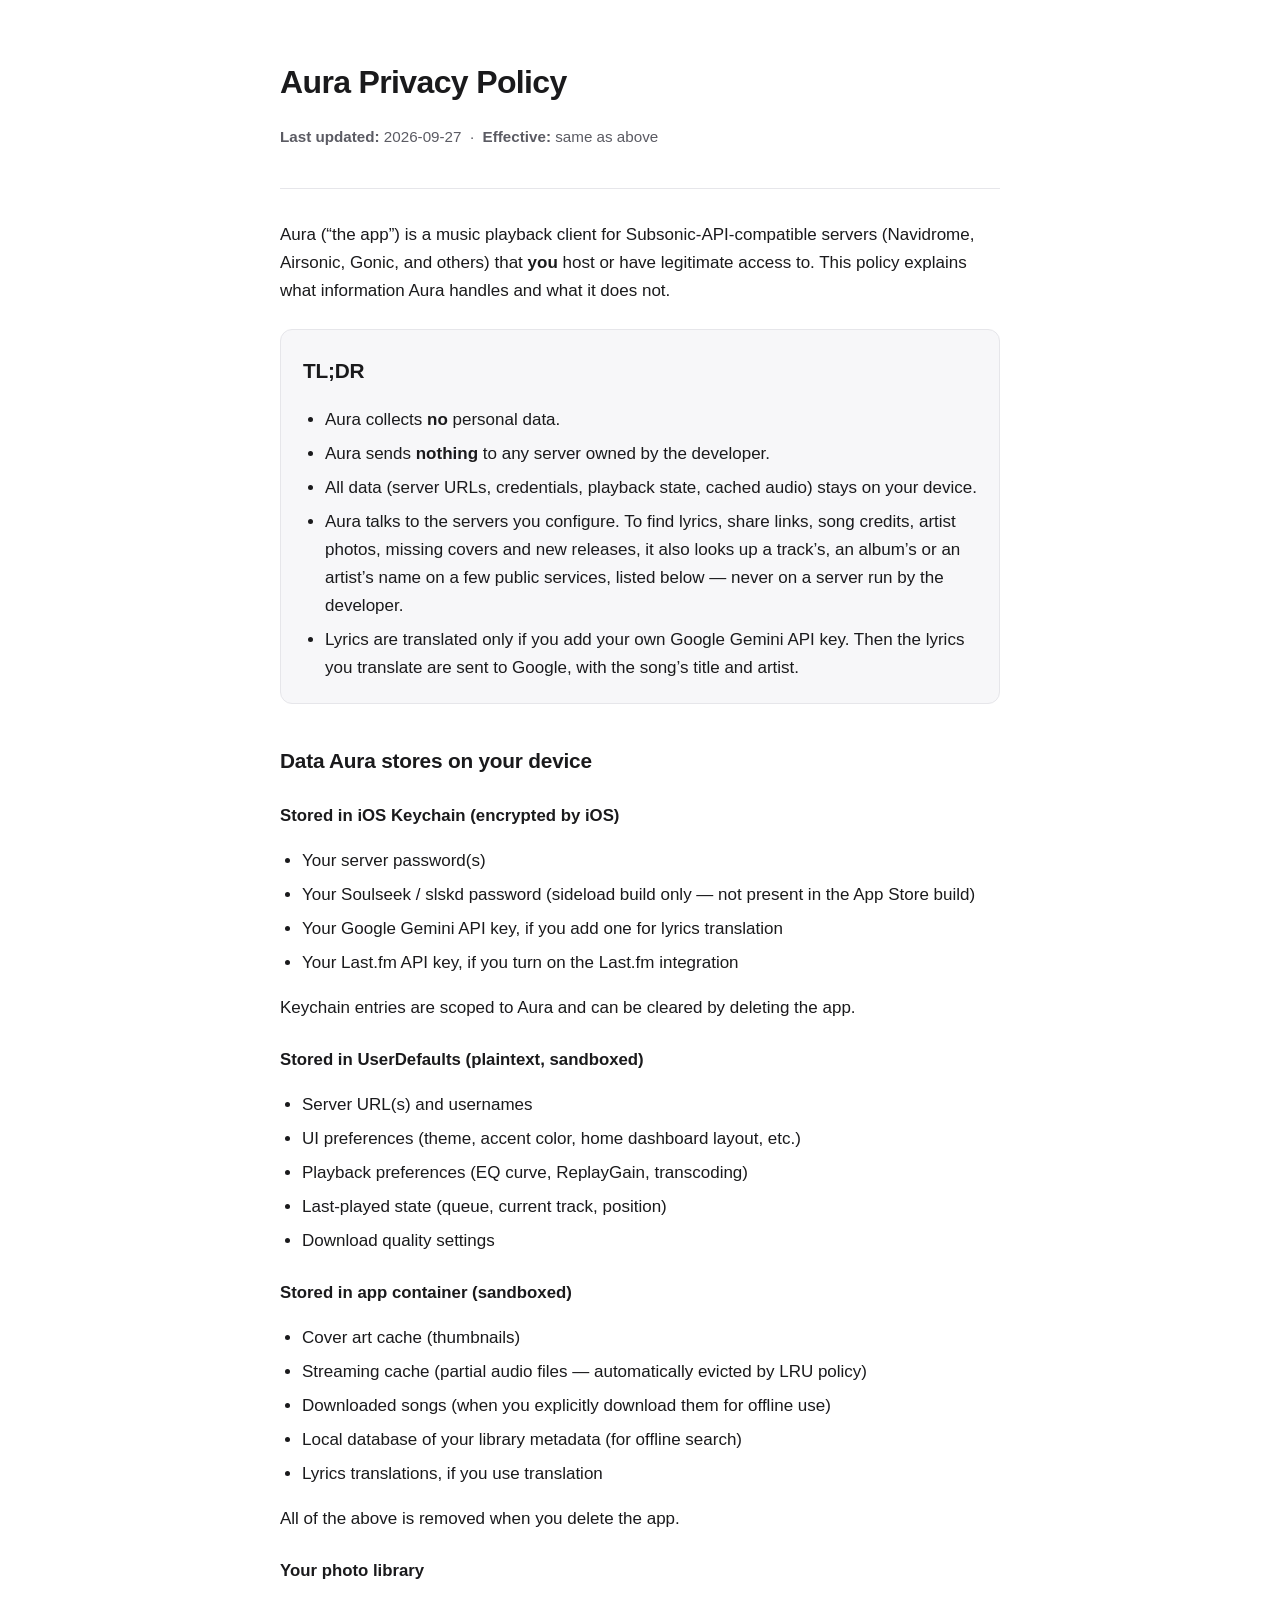
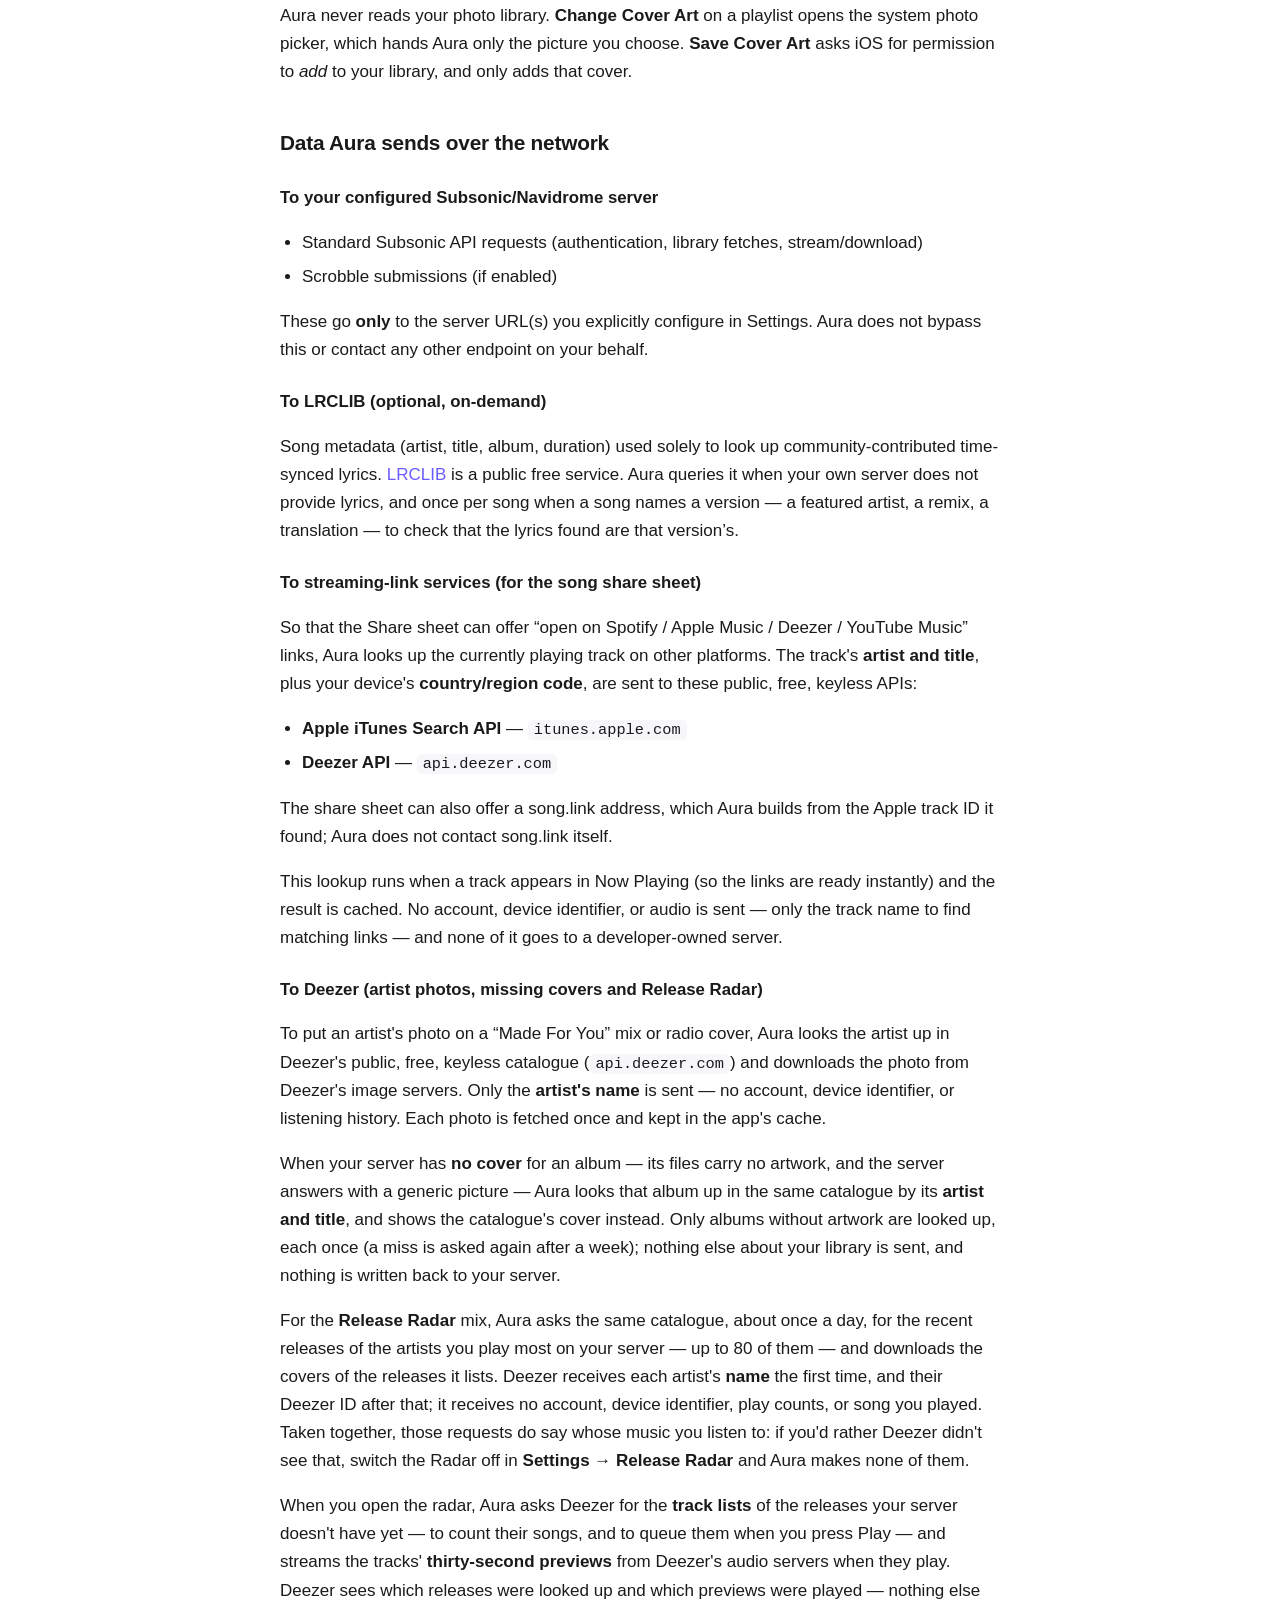
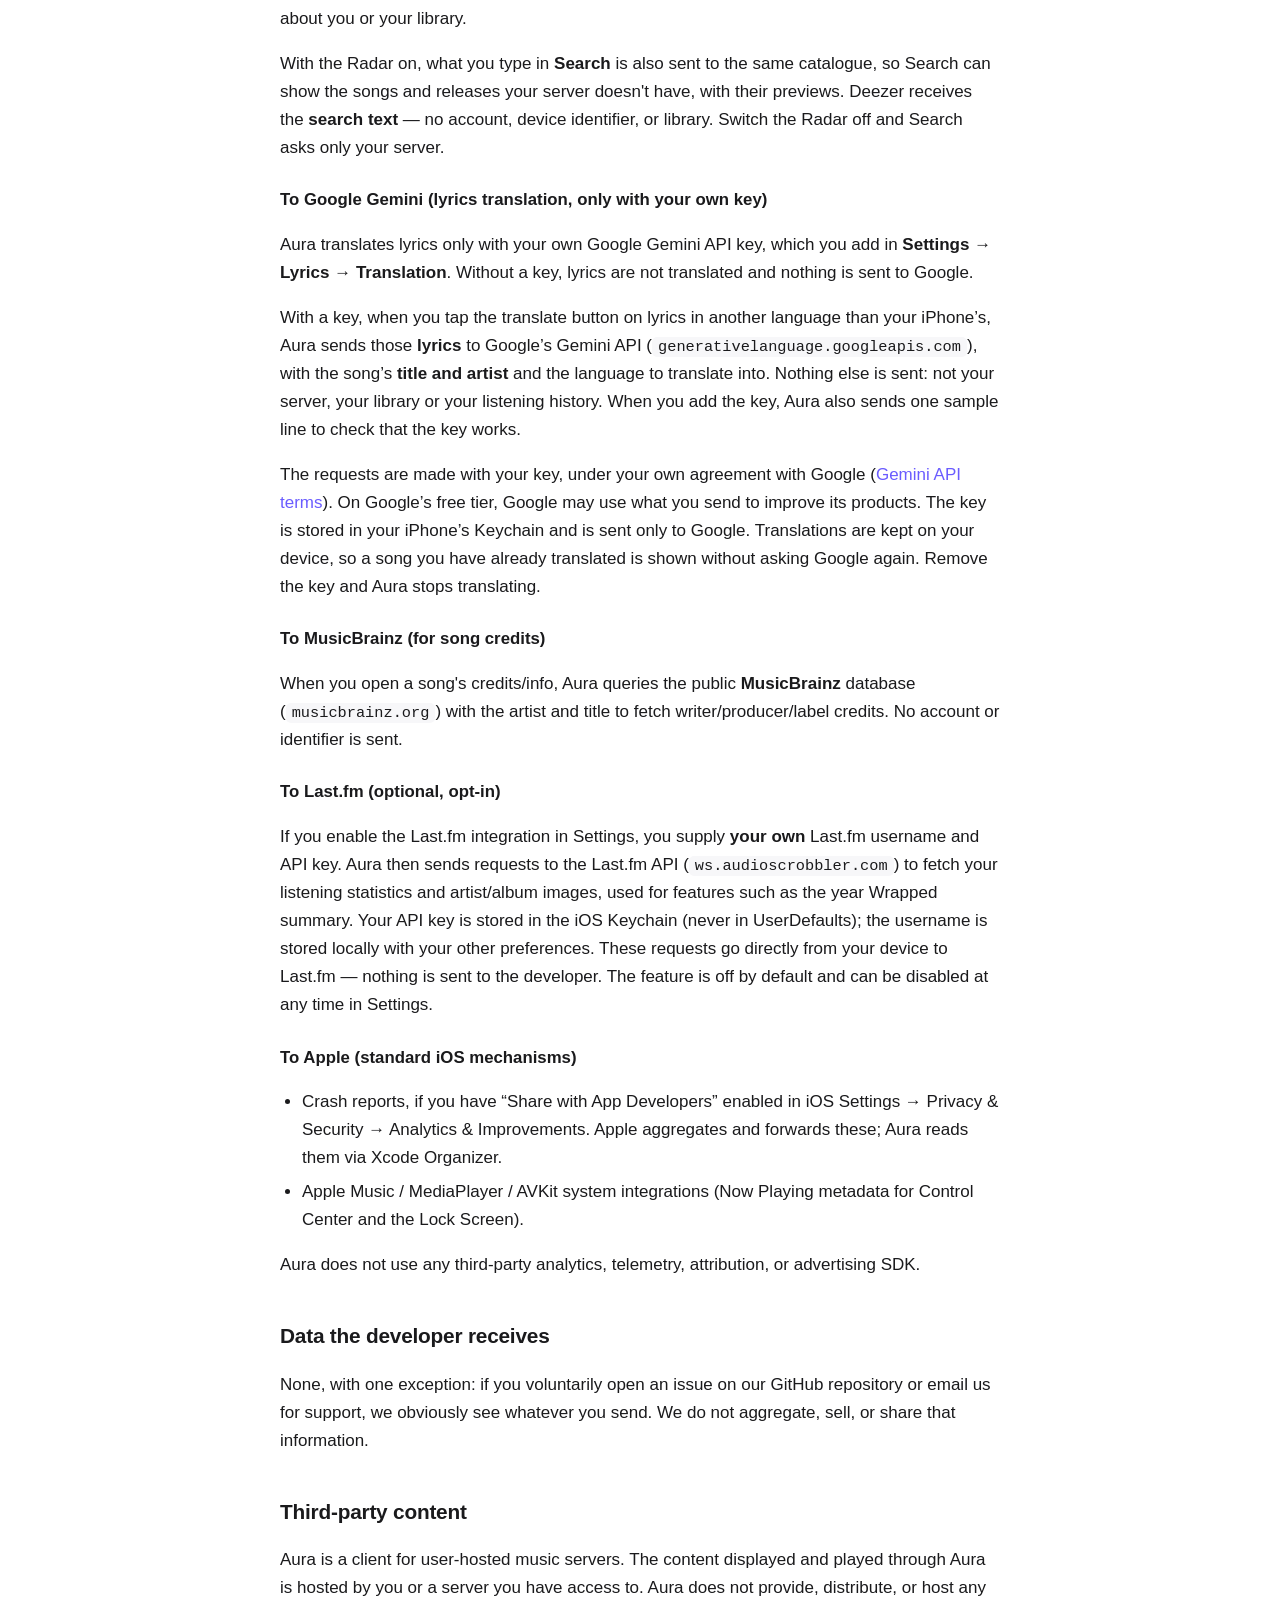
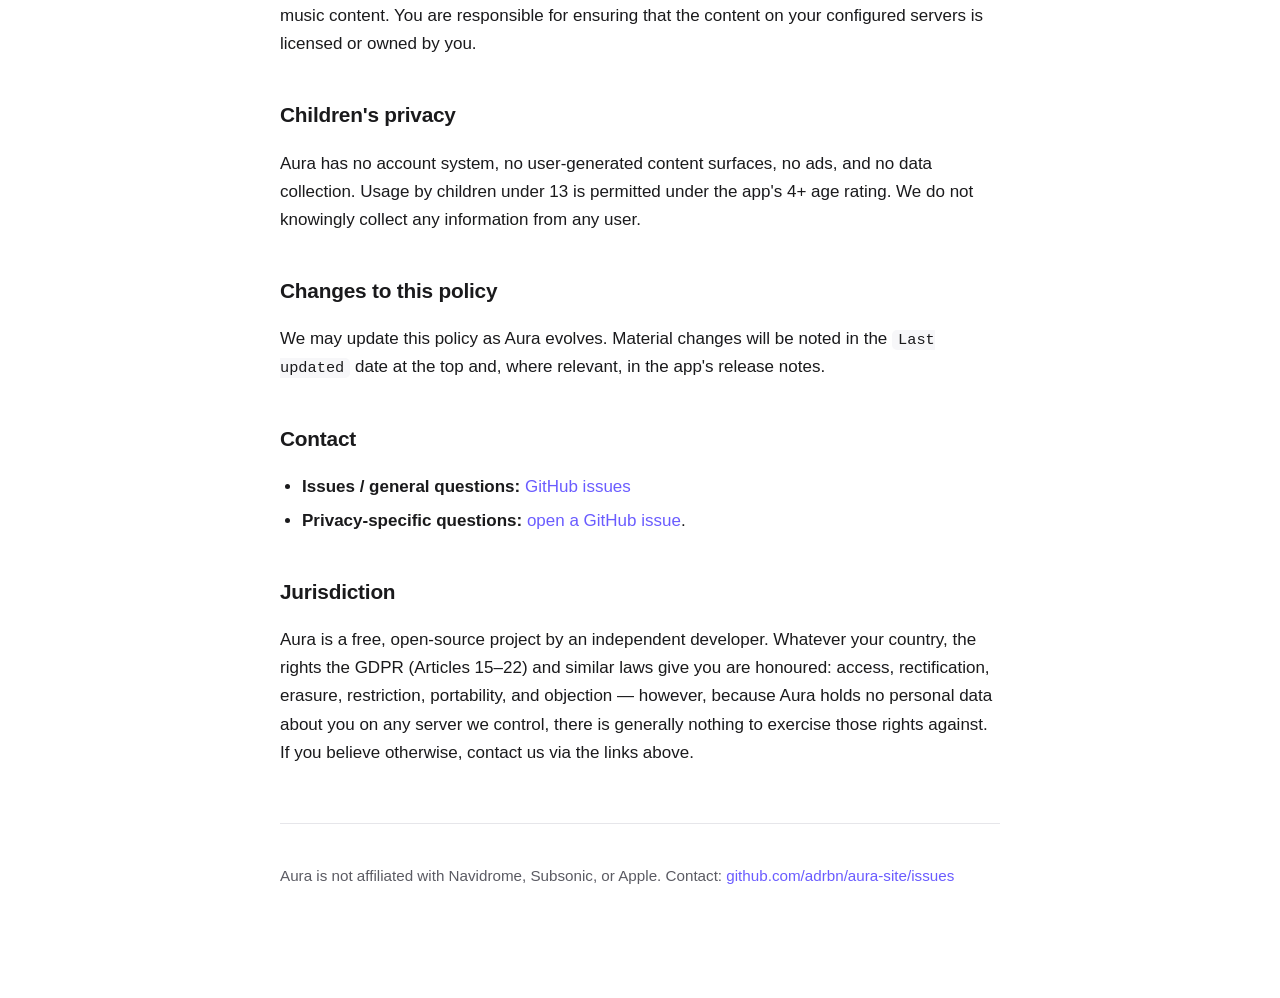
==== commit 940d2dc6: "docs: the site says the sleep timer stops rather than fades and the accent can be any colour, and th" ====
--- a/privacy.html
+++ b/privacy.html
@@ -105,6 +105,9 @@
   </ul>
   <p>All of the above is removed when you delete the app.</p>
 
+  <h3>Your photo library</h3>
+  <p>Aura never reads your photo library. <strong>Change Cover Art</strong> on a playlist opens the system photo picker, which hands Aura only the picture you choose. <strong>Save Cover Art</strong> asks iOS for permission to <em>add</em> to your library, and only adds that cover.</p>
+
   <h2>Data Aura sends over the network</h2>
 
   <h3>To your configured Subsonic/Navidrome server</h3>
@@ -135,7 +138,7 @@
 
   <h3>To Google Gemini (lyrics translation, only with your own key)</h3>
   <p>Aura translates lyrics only with your own Google Gemini API key, which you add in <strong>Settings → Lyrics → Translation</strong>. Without a key, lyrics are not translated and nothing is sent to Google.</p>
-  <p>With a key, when translation is on and the lyrics on screen are in another language than your iPhone&#8217;s, Aura sends those <strong>lyrics</strong> to Google&#8217;s Gemini API (<code>generativelanguage.googleapis.com</code>), with the song&#8217;s <strong>title and artist</strong> and the language to translate into. Nothing else is sent: not your server, your library or your listening history. When you add the key, Aura also sends one sample line to check that the key works.</p>
+  <p>With a key, when you tap the translate button on lyrics in another language than your iPhone&#8217;s, Aura sends those <strong>lyrics</strong> to Google&#8217;s Gemini API (<code>generativelanguage.googleapis.com</code>), with the song&#8217;s <strong>title and artist</strong> and the language to translate into. Nothing else is sent: not your server, your library or your listening history. When you add the key, Aura also sends one sample line to check that the key works.</p>
   <p>The requests are made with your key, under your own agreement with Google (<a href="https://ai.google.dev/gemini-api/terms">Gemini API terms</a>). On Google&#8217;s free tier, Google may use what you send to improve its products. The key is stored in your iPhone&#8217;s Keychain and is sent only to Google. Translations are kept on your device, so a song you have already translated is shown without asking Google again. Remove the key and Aura stops translating.</p>
 
   <h3>To MusicBrainz (for song credits)</h3>
@@ -170,7 +173,7 @@
   </ul>
 
   <h2>Jurisdiction</h2>
-  <p>Aura is a free/open-source project published from France. EU/GDPR applies by default. Under GDPR Articles 15–22 you have rights to access, rectification, erasure, restriction, portability, and objection — however, because Aura holds no personal data about you on any server we control, there is generally nothing to exercise those rights against. If you believe otherwise, contact us via the links above.</p>
+  <p>Aura is a free, open-source project by an independent developer. Whatever your country, the rights the GDPR (Articles 15–22) and similar laws give you are honoured: access, rectification, erasure, restriction, portability, and objection — however, because Aura holds no personal data about you on any server we control, there is generally nothing to exercise those rights against. If you believe otherwise, contact us via the links above.</p>
 
   <footer>
     <p class="muted">Aura is not affiliated with Navidrome, Subsonic, or Apple. Contact: <a href="https://github.com/adrbn/aura-site/issues">github.com/adrbn/aura-site/issues</a></p>
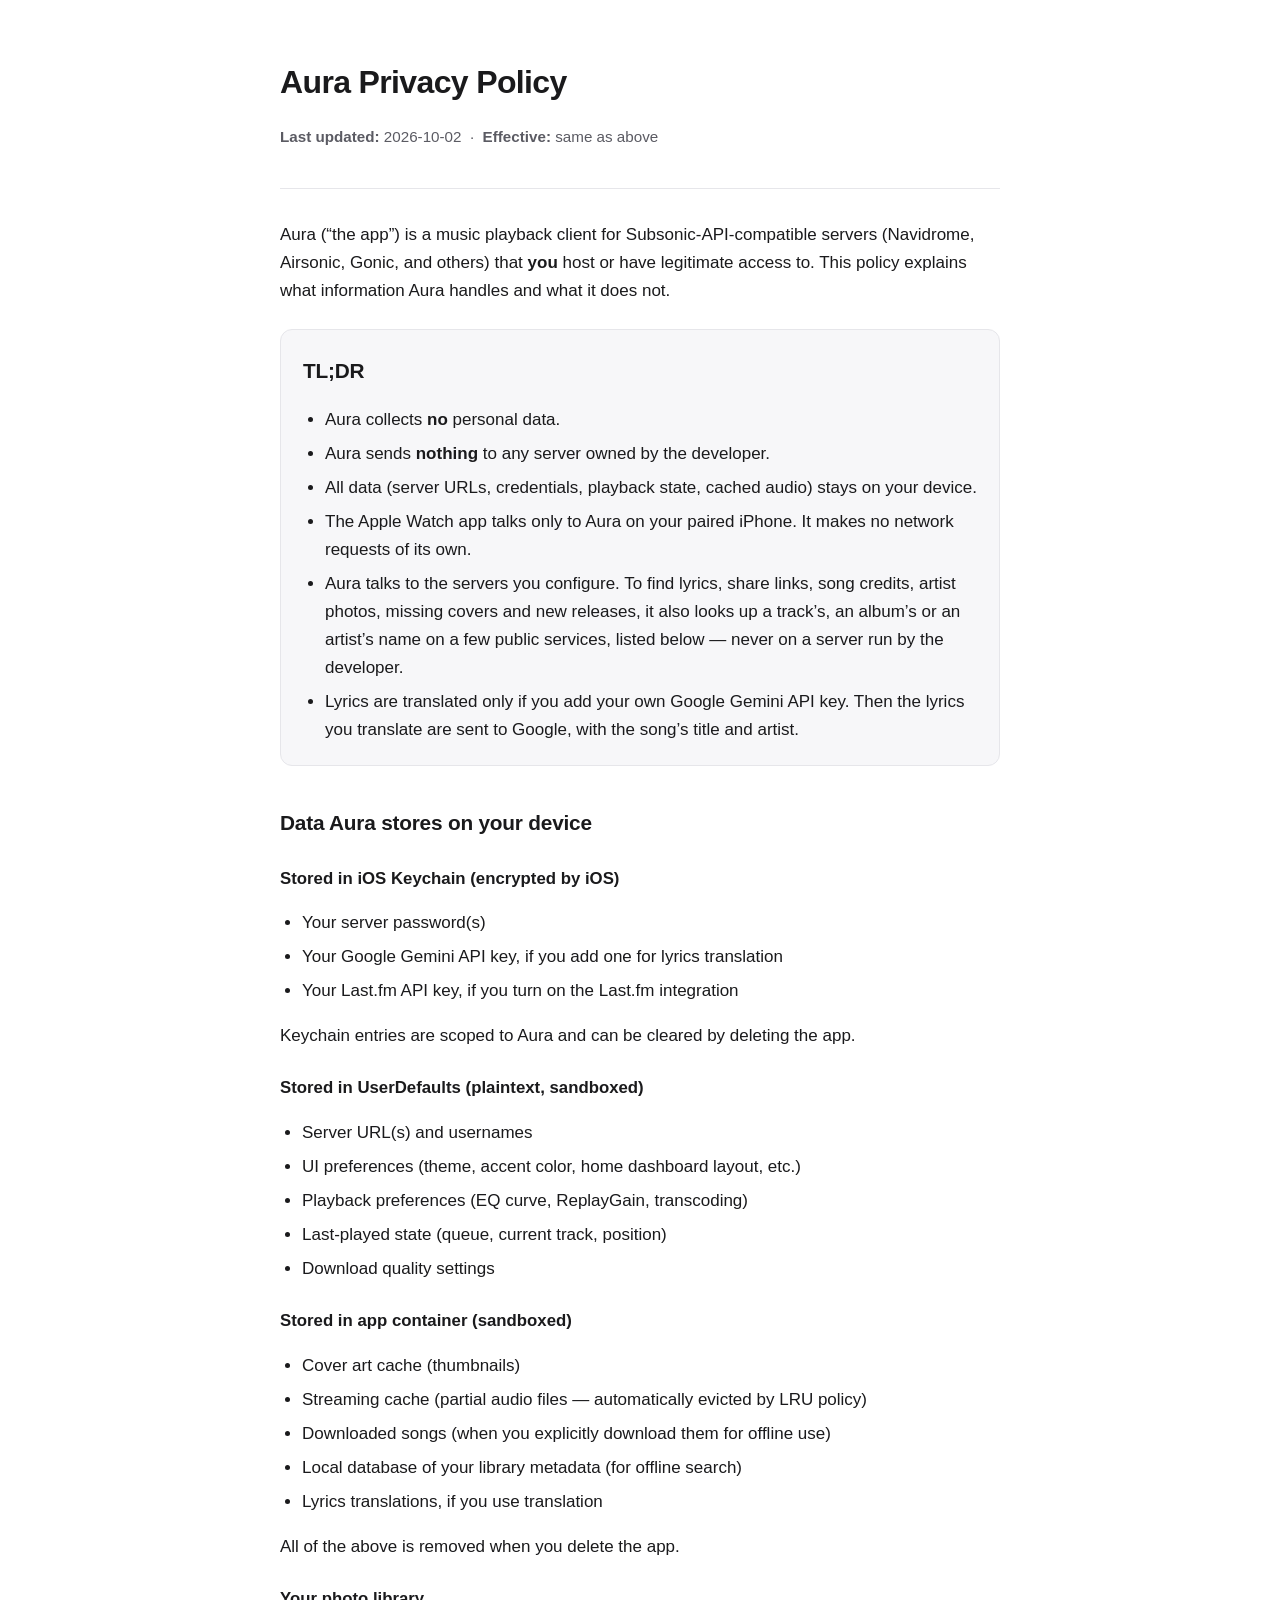
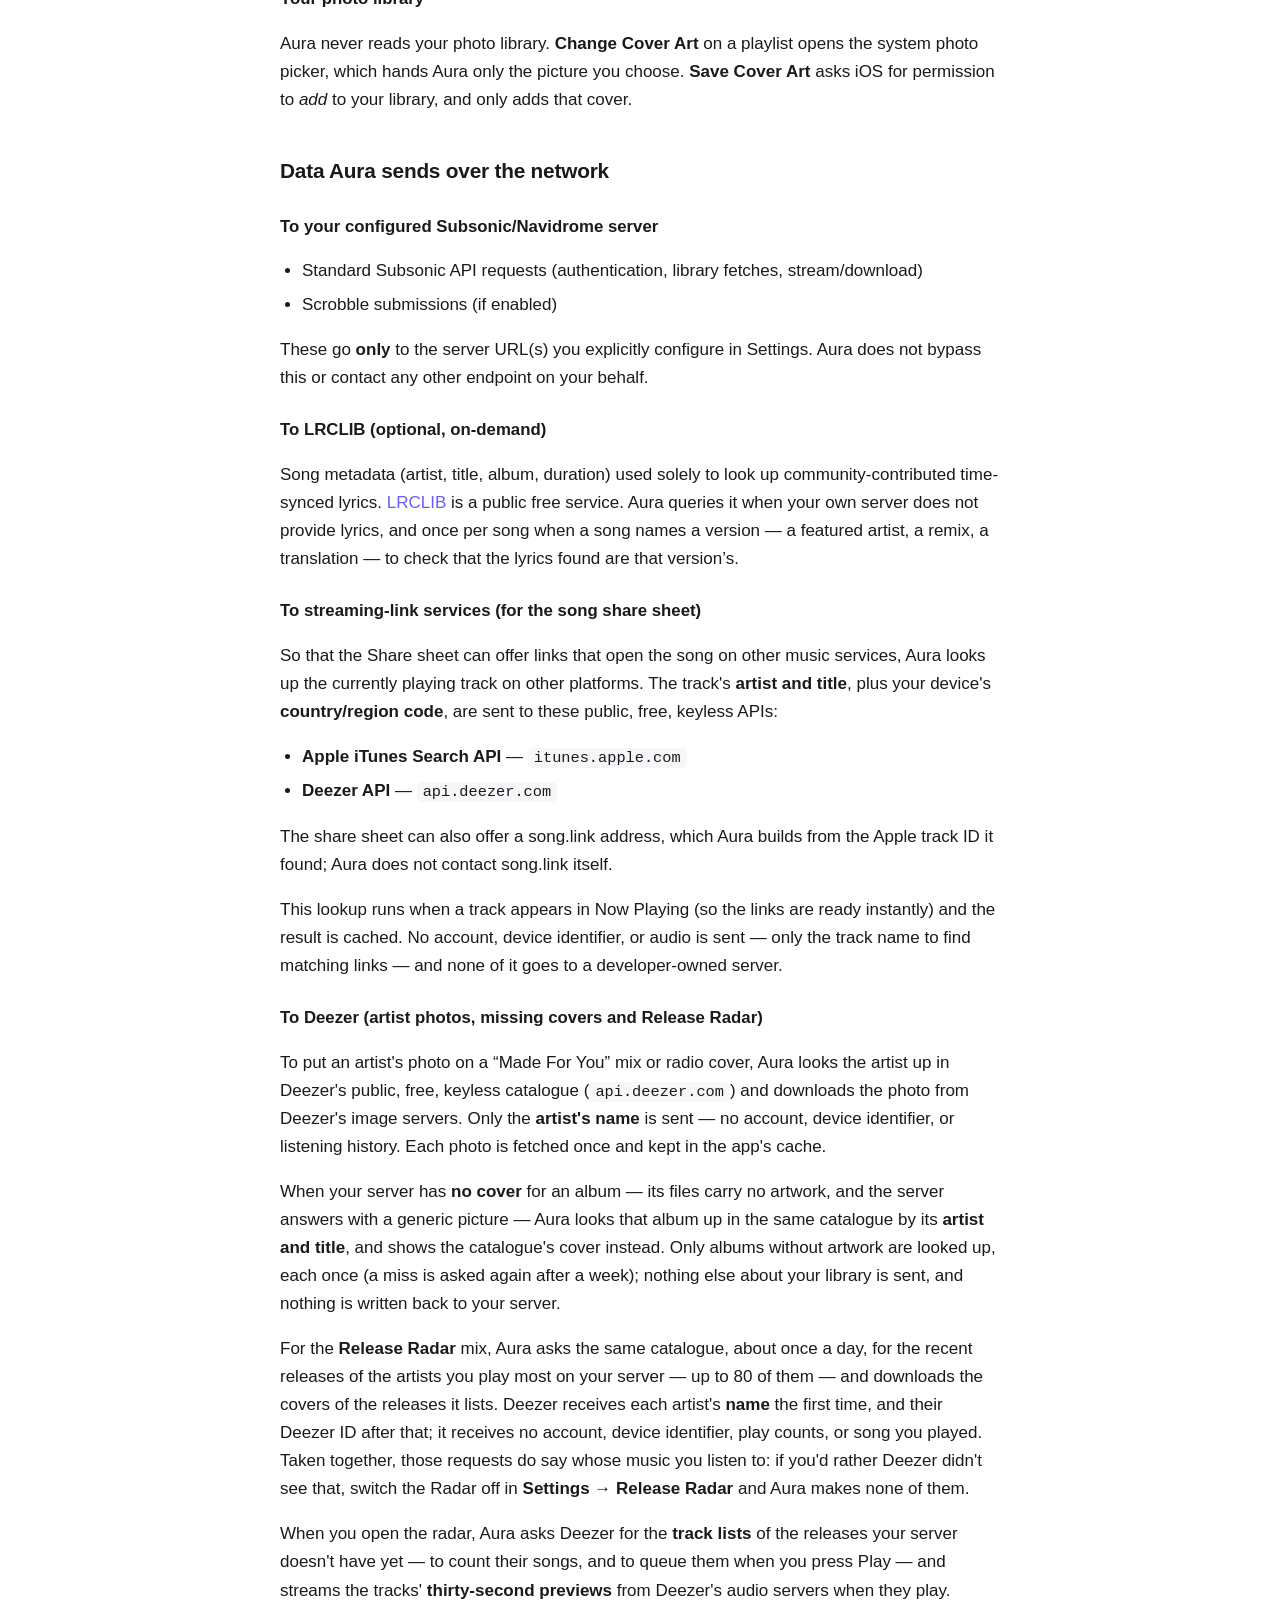
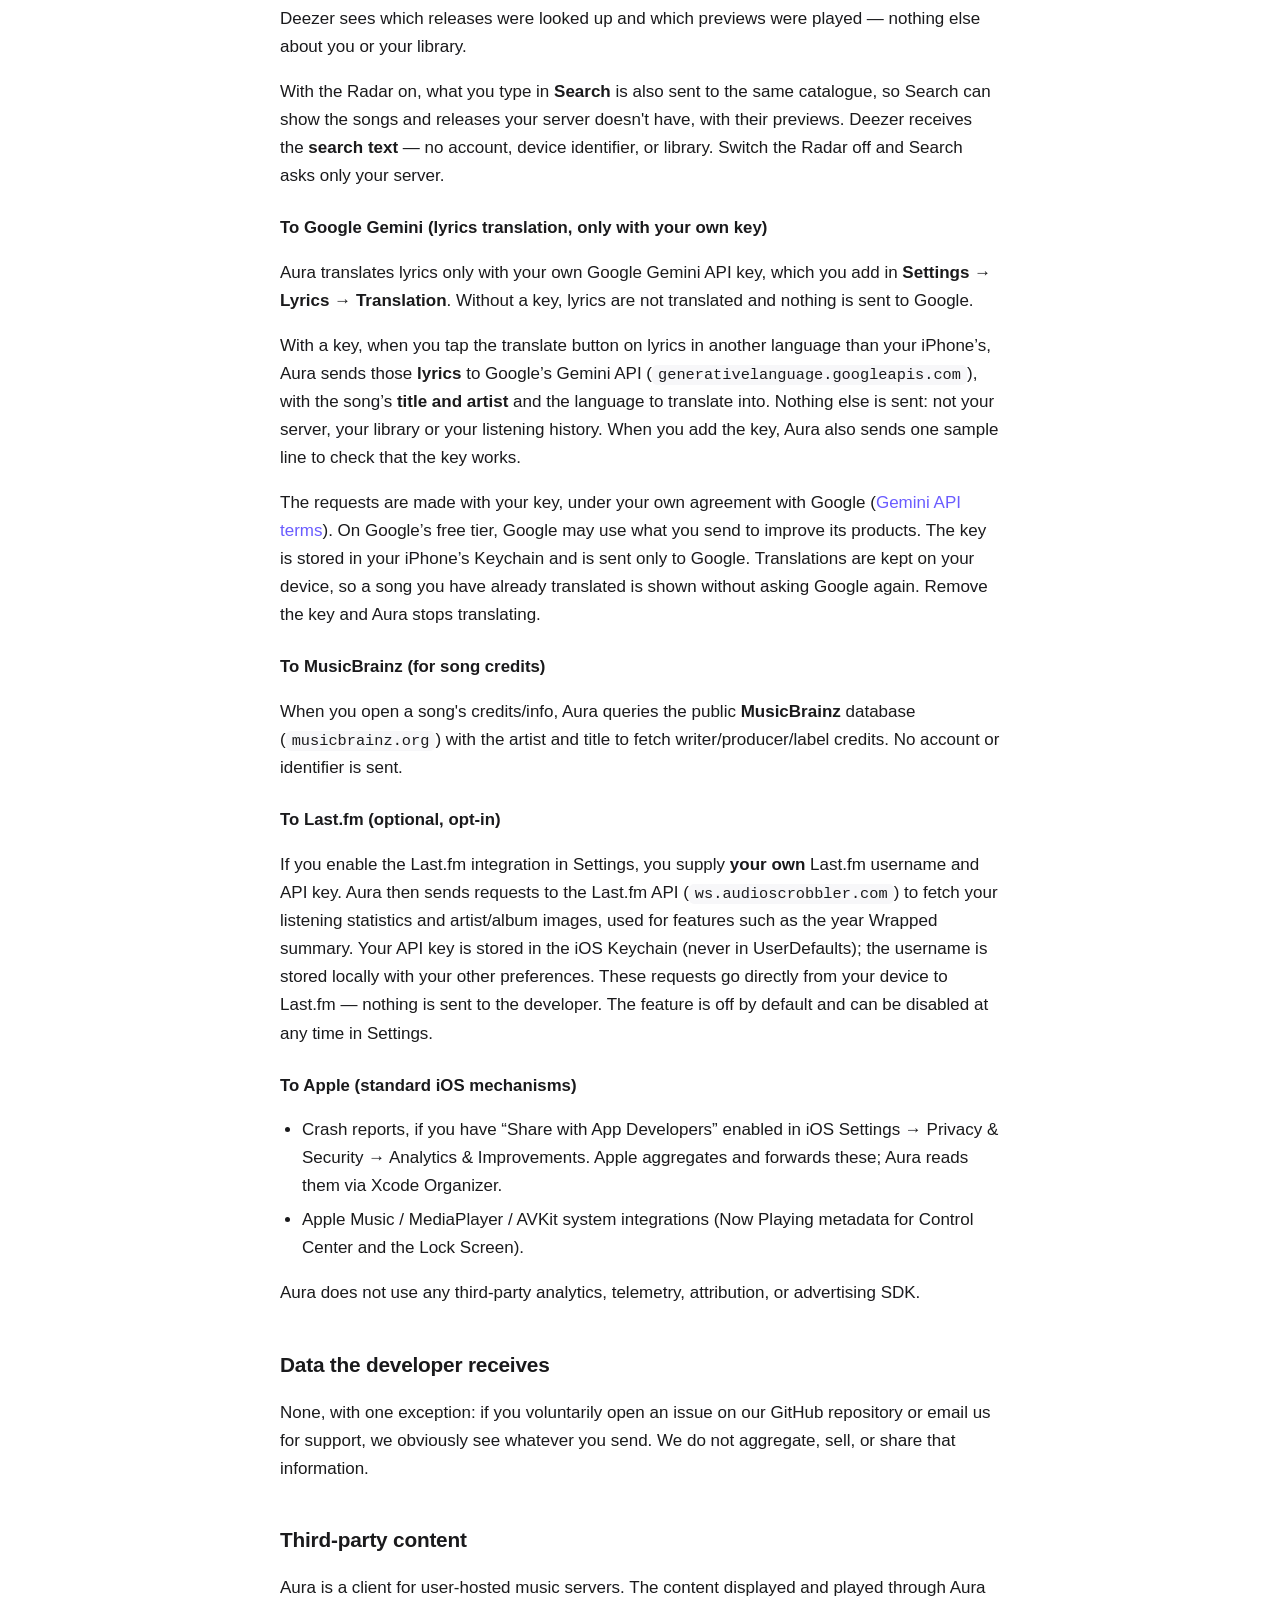
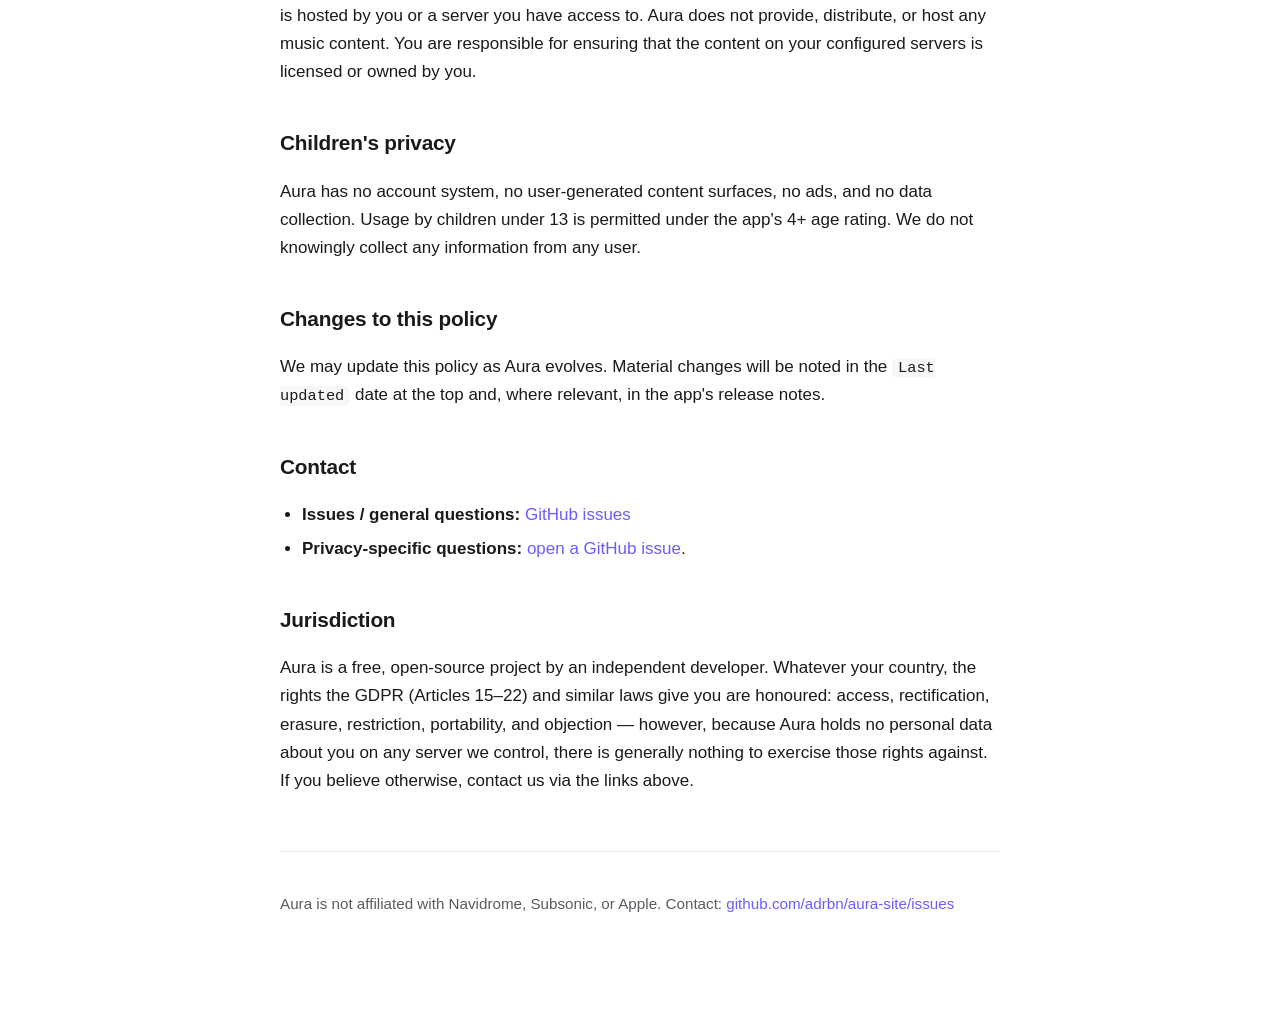
==== commit 6b7776a3: "docs: the site matches the app as it goes to the app store — new hero screenshots with the coral acc" ====
--- a/privacy.html
+++ b/privacy.html
@@ -59,7 +59,7 @@
 <main>
   <header>
     <h1>Aura Privacy Policy</h1>
-    <p class="muted"><strong>Last updated:</strong> 2026-09-27 &nbsp;·&nbsp; <strong>Effective:</strong> same as above</p>
+    <p class="muted"><strong>Last updated:</strong> 2026-10-02 &nbsp;·&nbsp; <strong>Effective:</strong> same as above</p>
   </header>
 
   <p>Aura (“the app”) is a music playback client for Subsonic-API-compatible servers (Navidrome, Airsonic, Gonic, and others) that <strong>you</strong> host or have legitimate access to. This policy explains what information Aura handles and what it does not.</p>
@@ -70,6 +70,7 @@
       <li>Aura collects <strong>no</strong> personal data.</li>
       <li>Aura sends <strong>nothing</strong> to any server owned by the developer.</li>
       <li>All data (server URLs, credentials, playback state, cached audio) stays on your device.</li>
+      <li>The Apple Watch app talks only to Aura on your paired iPhone. It makes no network requests of its own.</li>
       <li>Aura talks to the servers you configure. To find lyrics, share links, song credits, artist photos, missing covers and new releases, it also looks up a track&#8217;s, an album&#8217;s or an artist&#8217;s name on a few public services, listed below &#8212; never on a server run by the developer.</li>
       <li>Lyrics are translated only if you add your own Google Gemini API key. Then the lyrics you translate are sent to Google, with the song&#8217;s title and artist.</li>
     </ul>
@@ -80,7 +81,6 @@
   <h3>Stored in iOS Keychain (encrypted by iOS)</h3>
   <ul>
     <li>Your server password(s)</li>
-    <li>Your Soulseek / slskd password (sideload build only — not present in the App Store build)</li>
     <li>Your Google Gemini API key, if you add one for lyrics translation</li>
     <li>Your Last.fm API key, if you turn on the Last.fm integration</li>
   </ul>
@@ -121,7 +121,7 @@
   <p>Song metadata (artist, title, album, duration) used solely to look up community-contributed time-synced lyrics. <a href="https://lrclib.net">LRCLIB</a> is a public free service. Aura queries it when your own server does not provide lyrics, and once per song when a song names a version &mdash; a featured artist, a remix, a translation &mdash; to check that the lyrics found are that version&rsquo;s.</p>
 
   <h3>To streaming-link services (for the song share sheet)</h3>
-  <p>So that the Share sheet can offer “open on Spotify / Apple Music / Deezer / YouTube Music” links, Aura looks up the currently playing track on other platforms. The track's <strong>artist and title</strong>, plus your device's <strong>country/region code</strong>, are sent to these public, free, keyless APIs:</p>
+  <p>So that the Share sheet can offer links that open the song on other music services, Aura looks up the currently playing track on other platforms. The track's <strong>artist and title</strong>, plus your device's <strong>country/region code</strong>, are sent to these public, free, keyless APIs:</p>
   <ul>
     <li><strong>Apple iTunes Search API</strong> — <code>itunes.apple.com</code></li>
     <li><strong>Deezer API</strong> — <code>api.deezer.com</code></li>
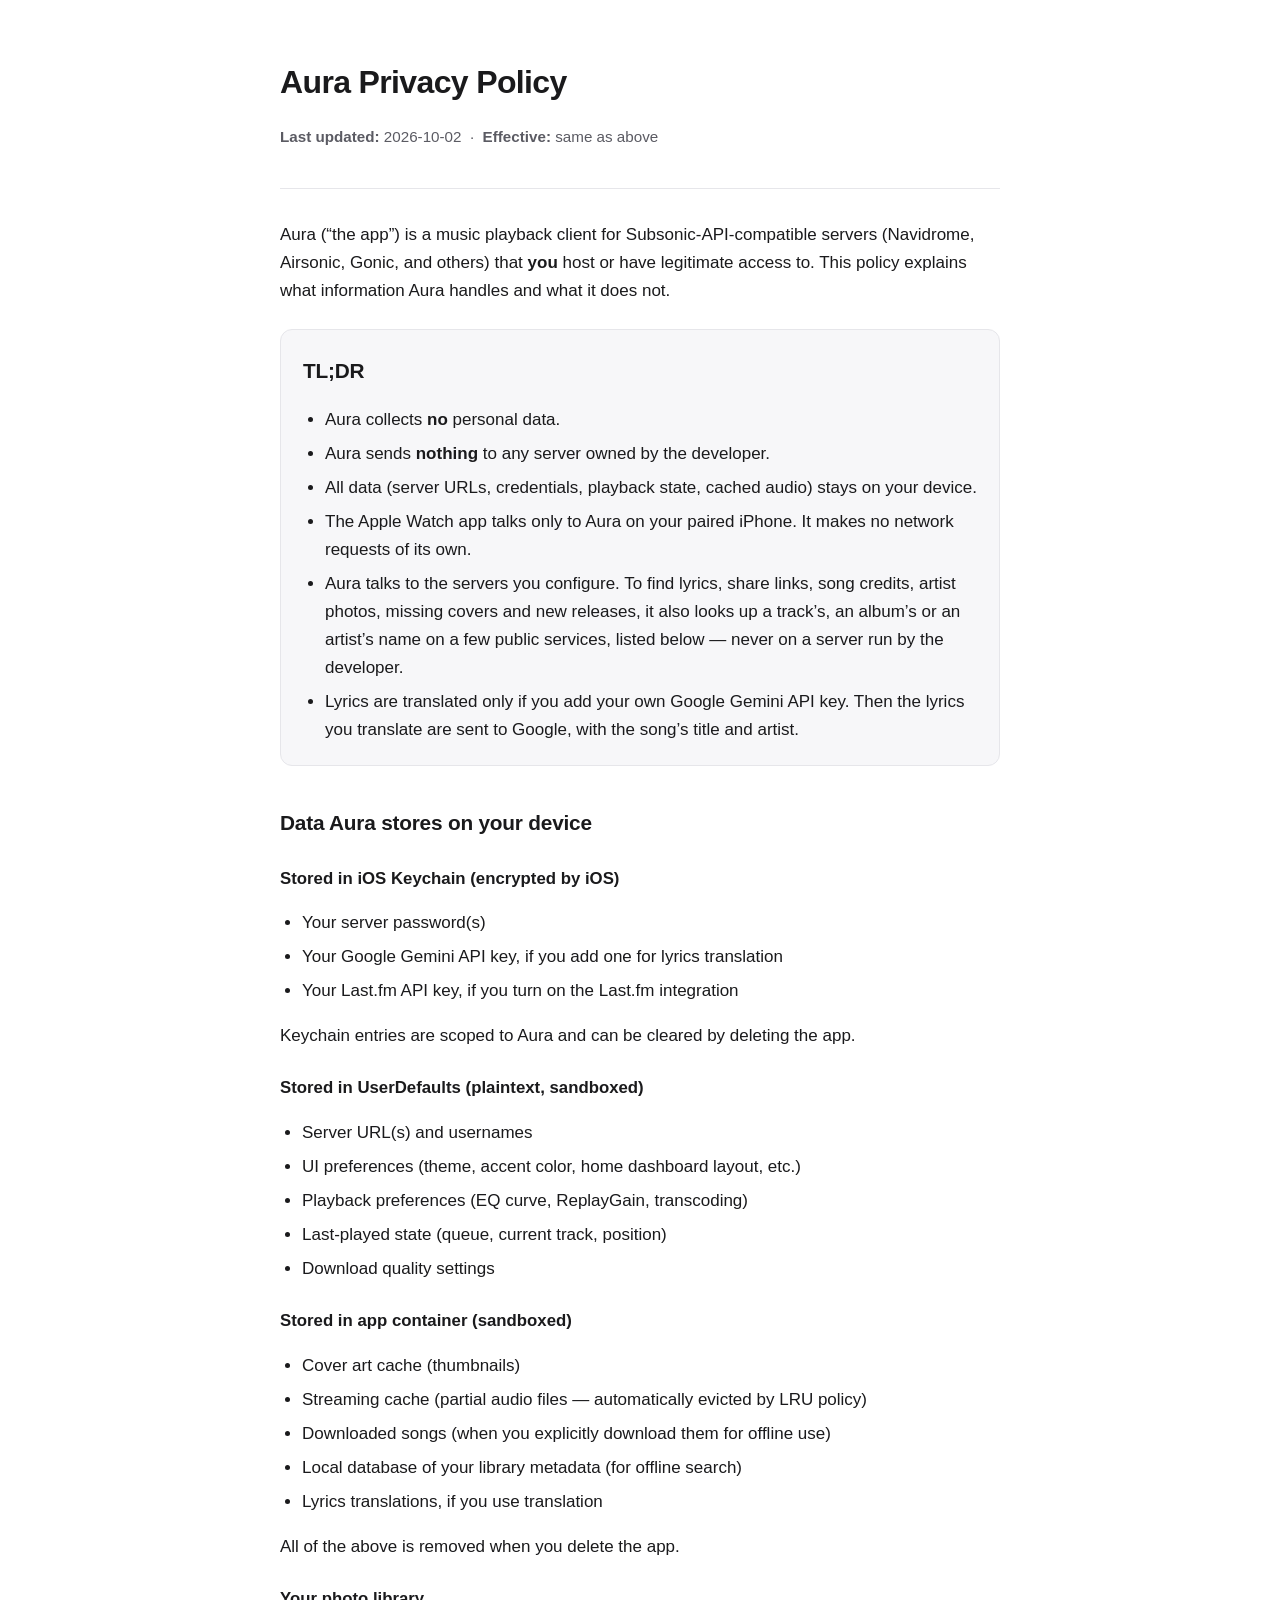
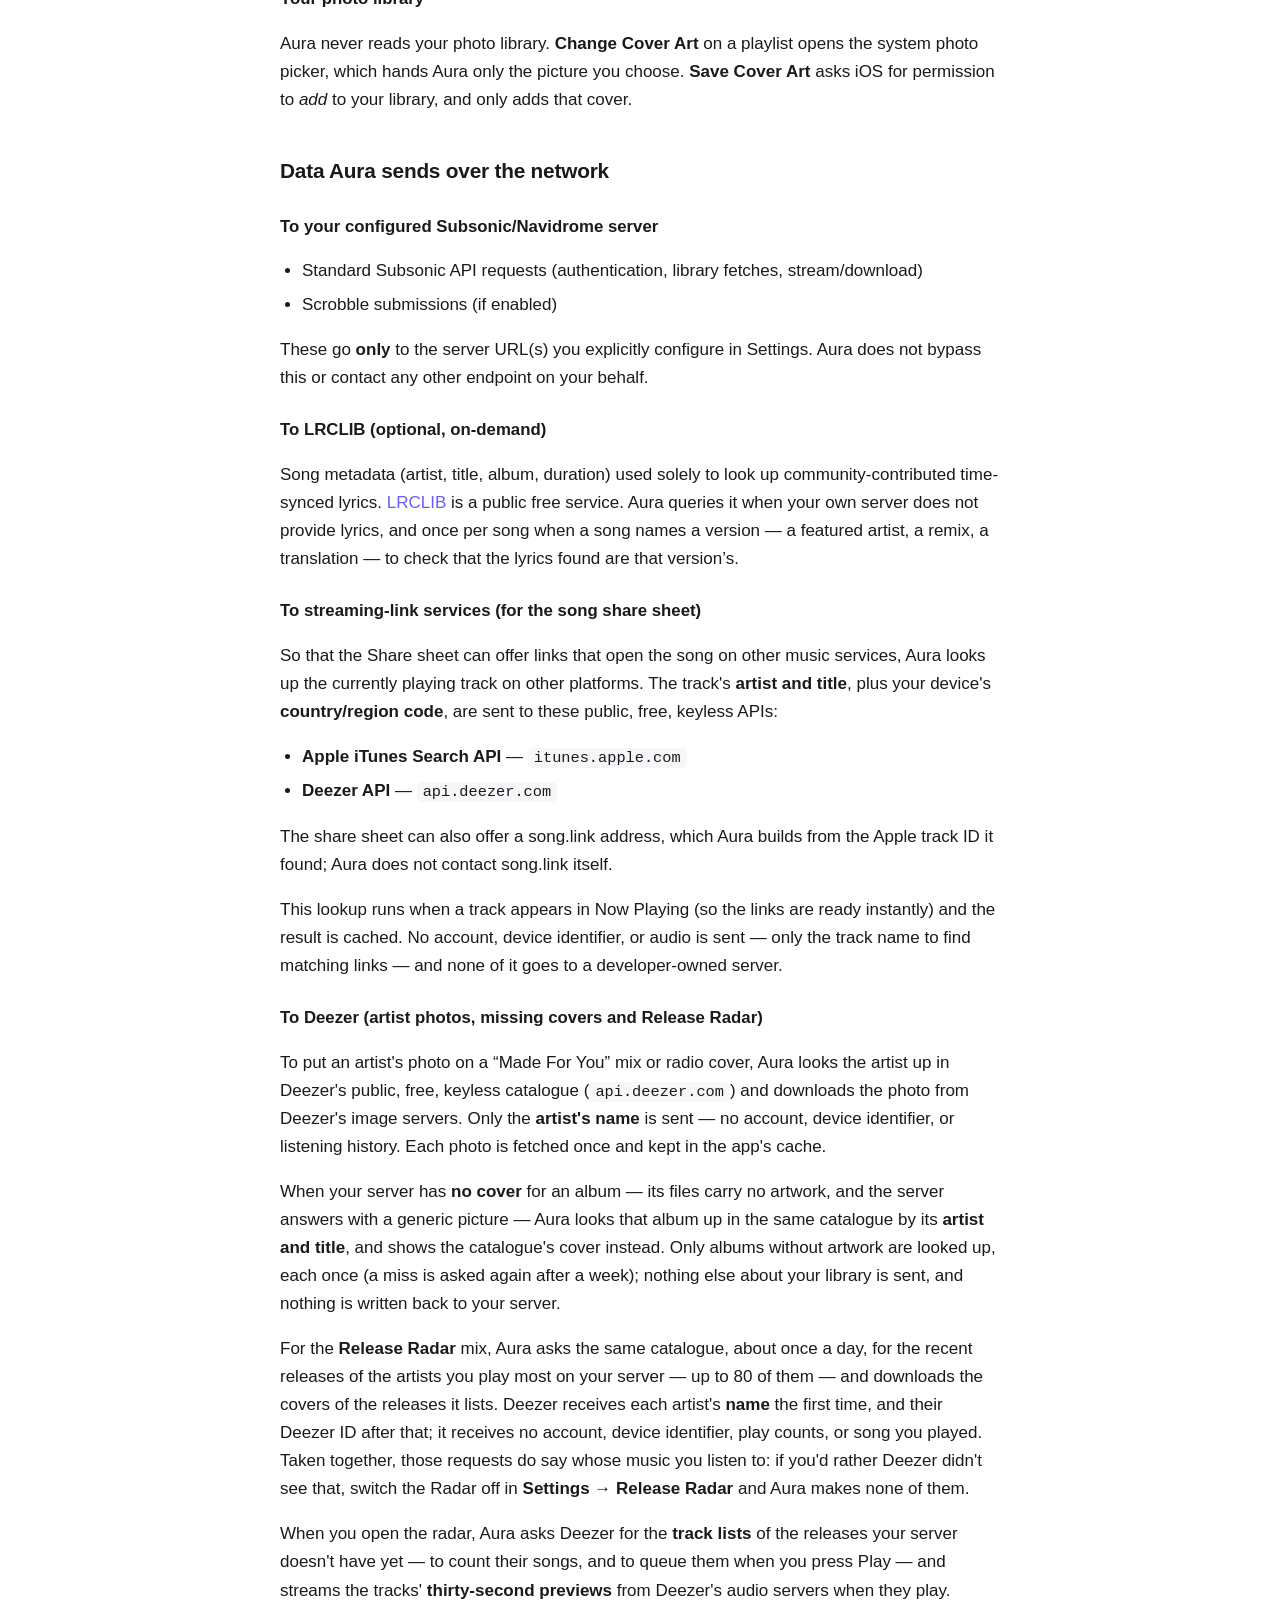
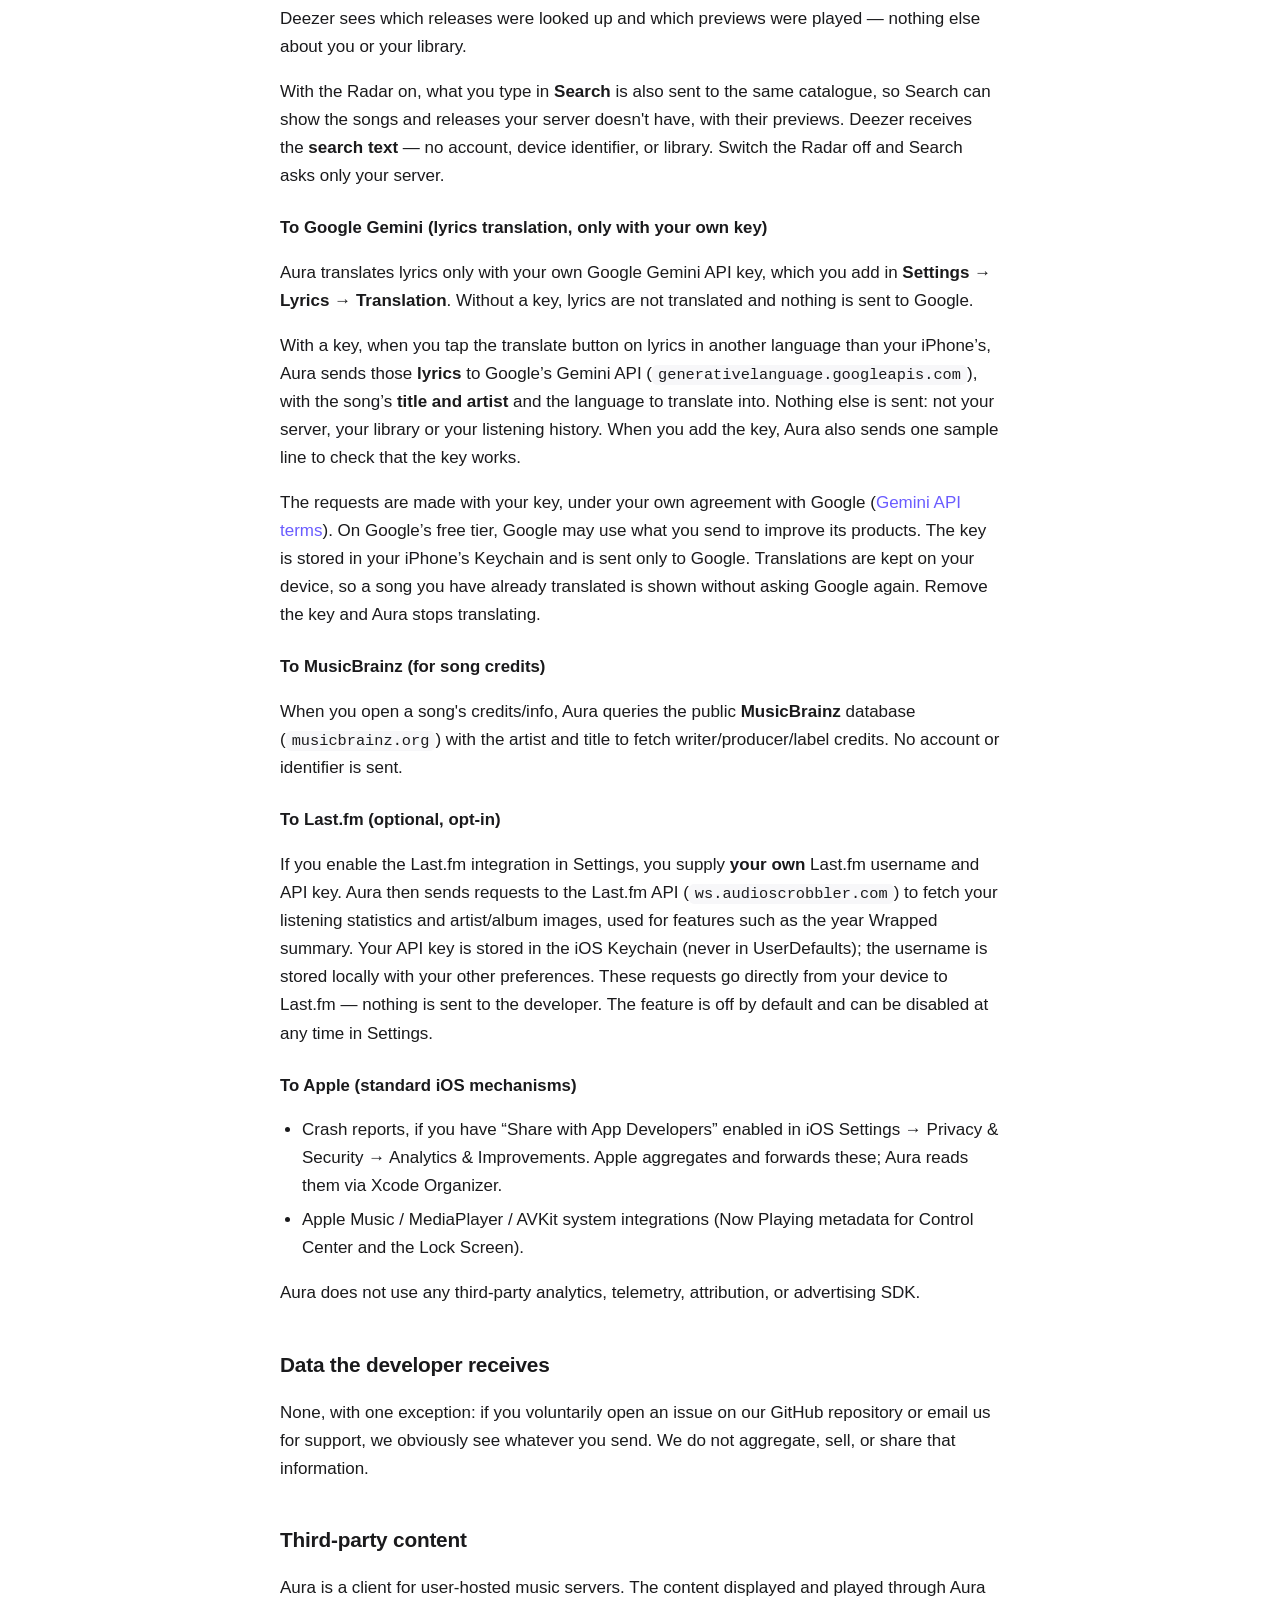
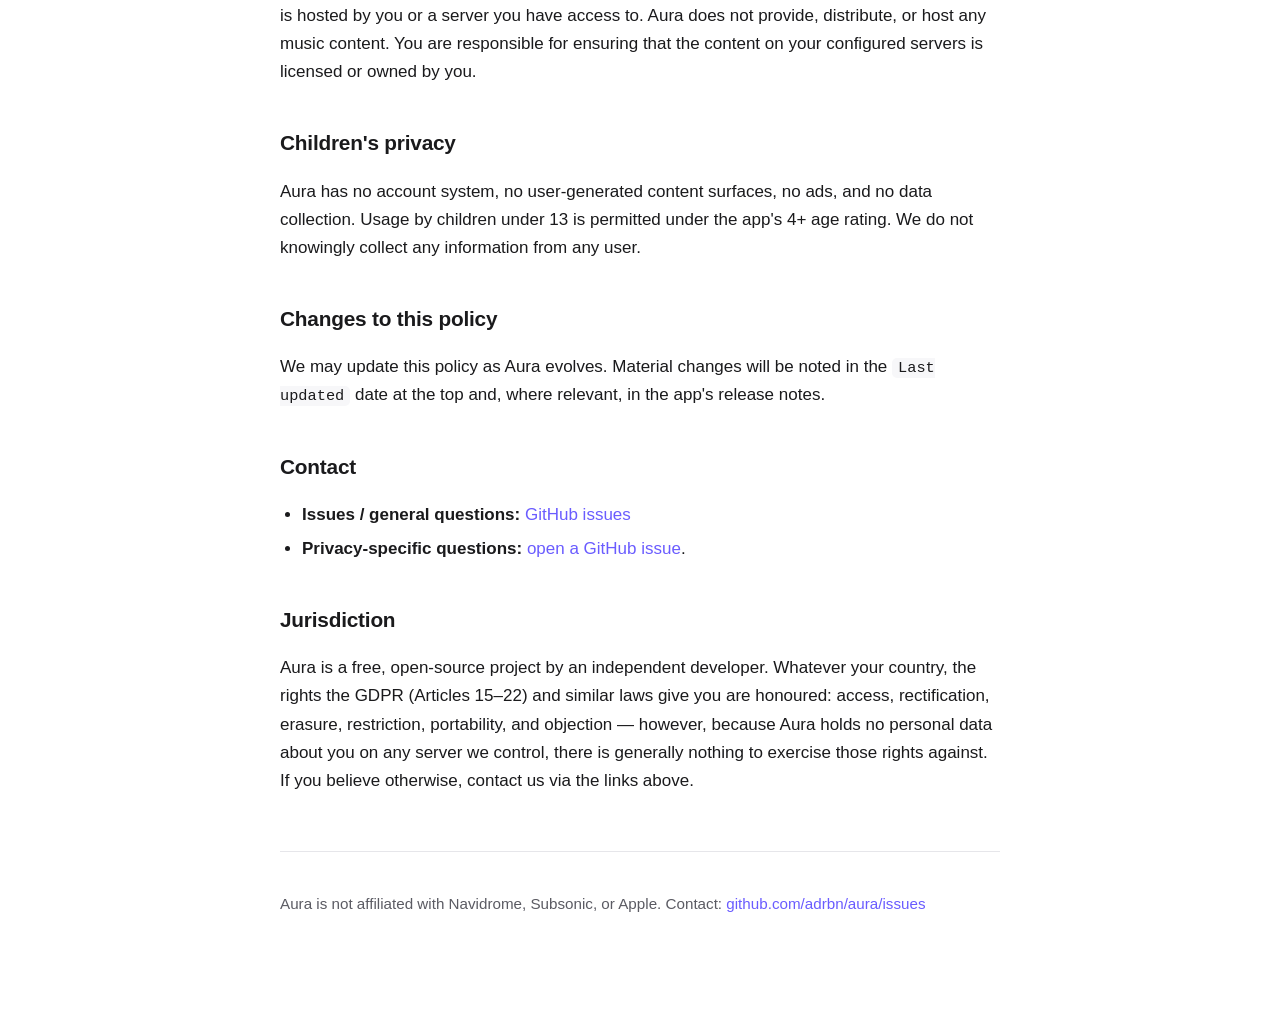
==== commit 8310245a: "docs: the app's repository is public under the gpl 3.0, so the ipa, github and issue links go back t" ====
--- a/privacy.html
+++ b/privacy.html
@@ -168,15 +168,15 @@
 
   <h2>Contact</h2>
   <ul>
-    <li><strong>Issues / general questions:</strong> <a href="https://github.com/adrbn/aura-site/issues">GitHub issues</a></li>
-    <li><strong>Privacy-specific questions:</strong> <a href="https://github.com/adrbn/aura-site/issues">open a GitHub issue</a>.</li>
+    <li><strong>Issues / general questions:</strong> <a href="https://github.com/adrbn/aura/issues">GitHub issues</a></li>
+    <li><strong>Privacy-specific questions:</strong> <a href="https://github.com/adrbn/aura/issues">open a GitHub issue</a>.</li>
   </ul>
 
   <h2>Jurisdiction</h2>
   <p>Aura is a free, open-source project by an independent developer. Whatever your country, the rights the GDPR (Articles 15–22) and similar laws give you are honoured: access, rectification, erasure, restriction, portability, and objection — however, because Aura holds no personal data about you on any server we control, there is generally nothing to exercise those rights against. If you believe otherwise, contact us via the links above.</p>
 
   <footer>
-    <p class="muted">Aura is not affiliated with Navidrome, Subsonic, or Apple. Contact: <a href="https://github.com/adrbn/aura-site/issues">github.com/adrbn/aura-site/issues</a></p>
+    <p class="muted">Aura is not affiliated with Navidrome, Subsonic, or Apple. Contact: <a href="https://github.com/adrbn/aura/issues">github.com/adrbn/aura/issues</a></p>
   </footer>
 </main>
 </body>
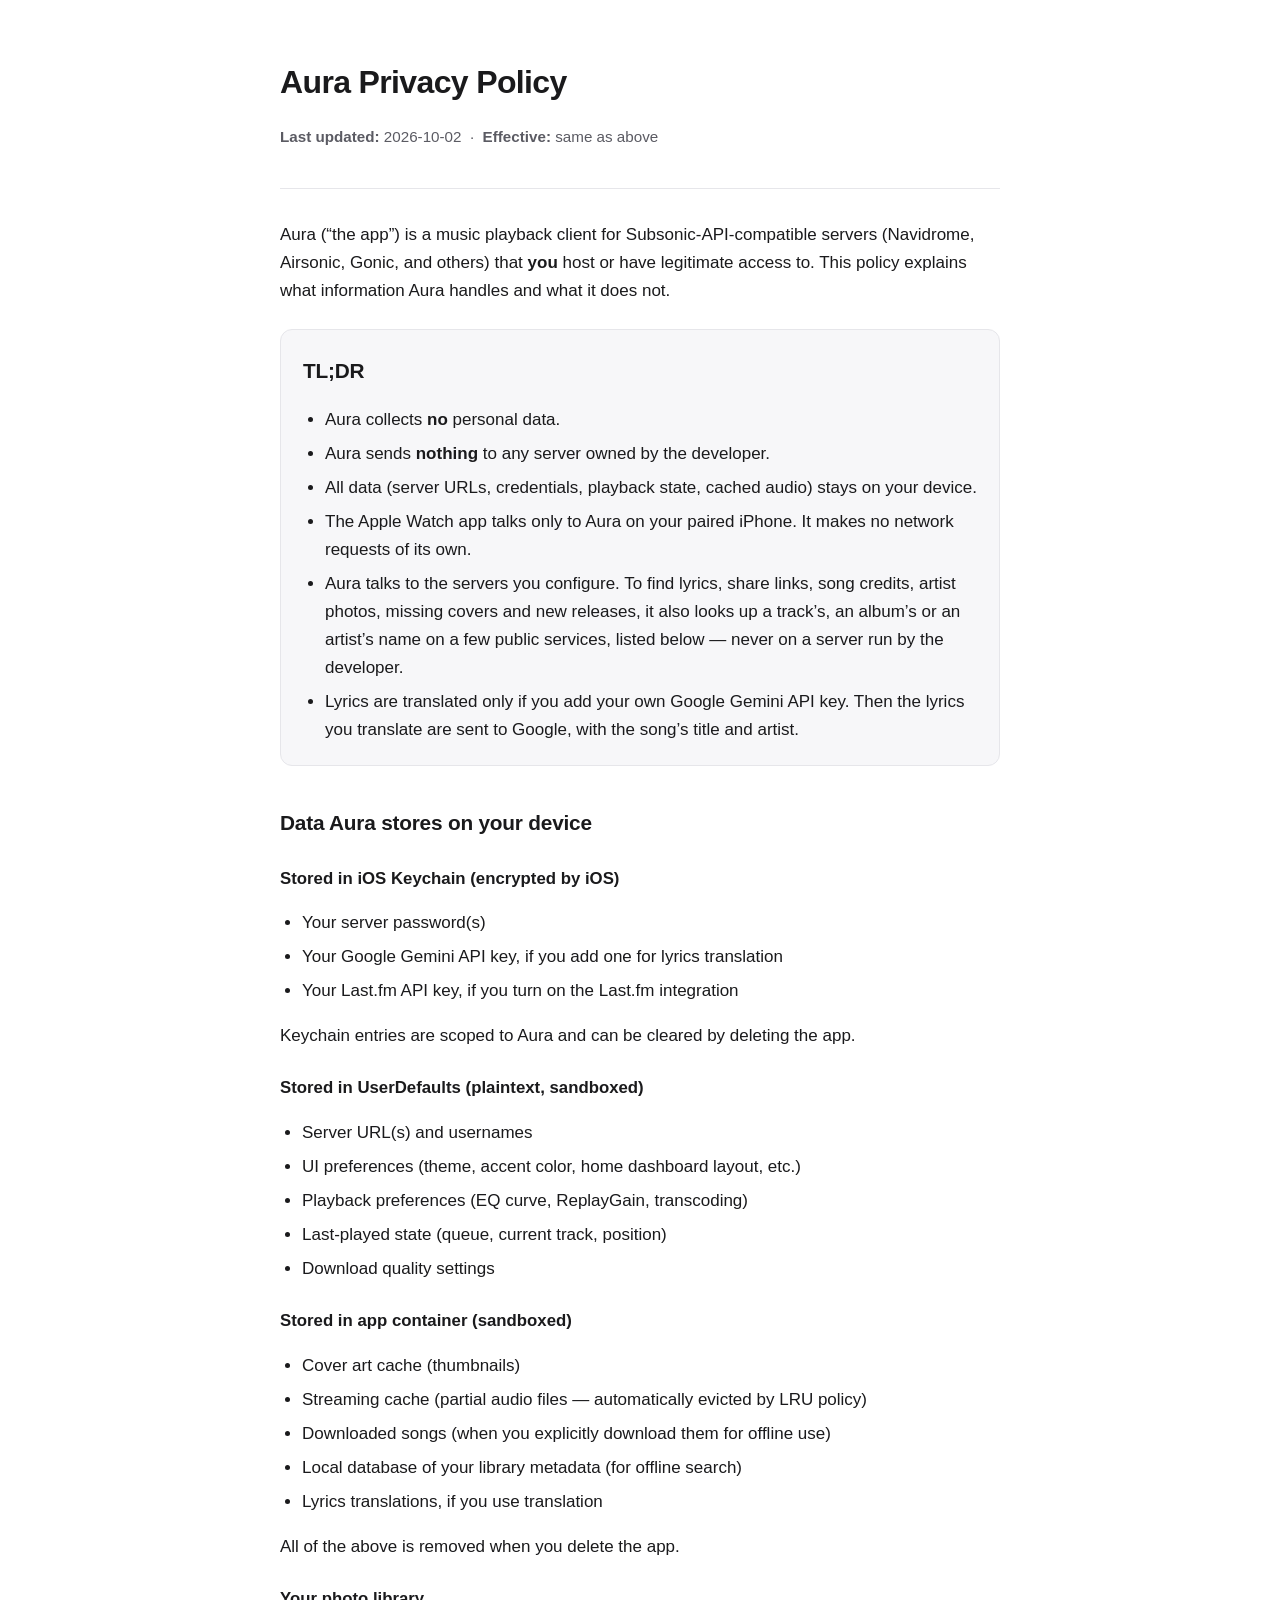
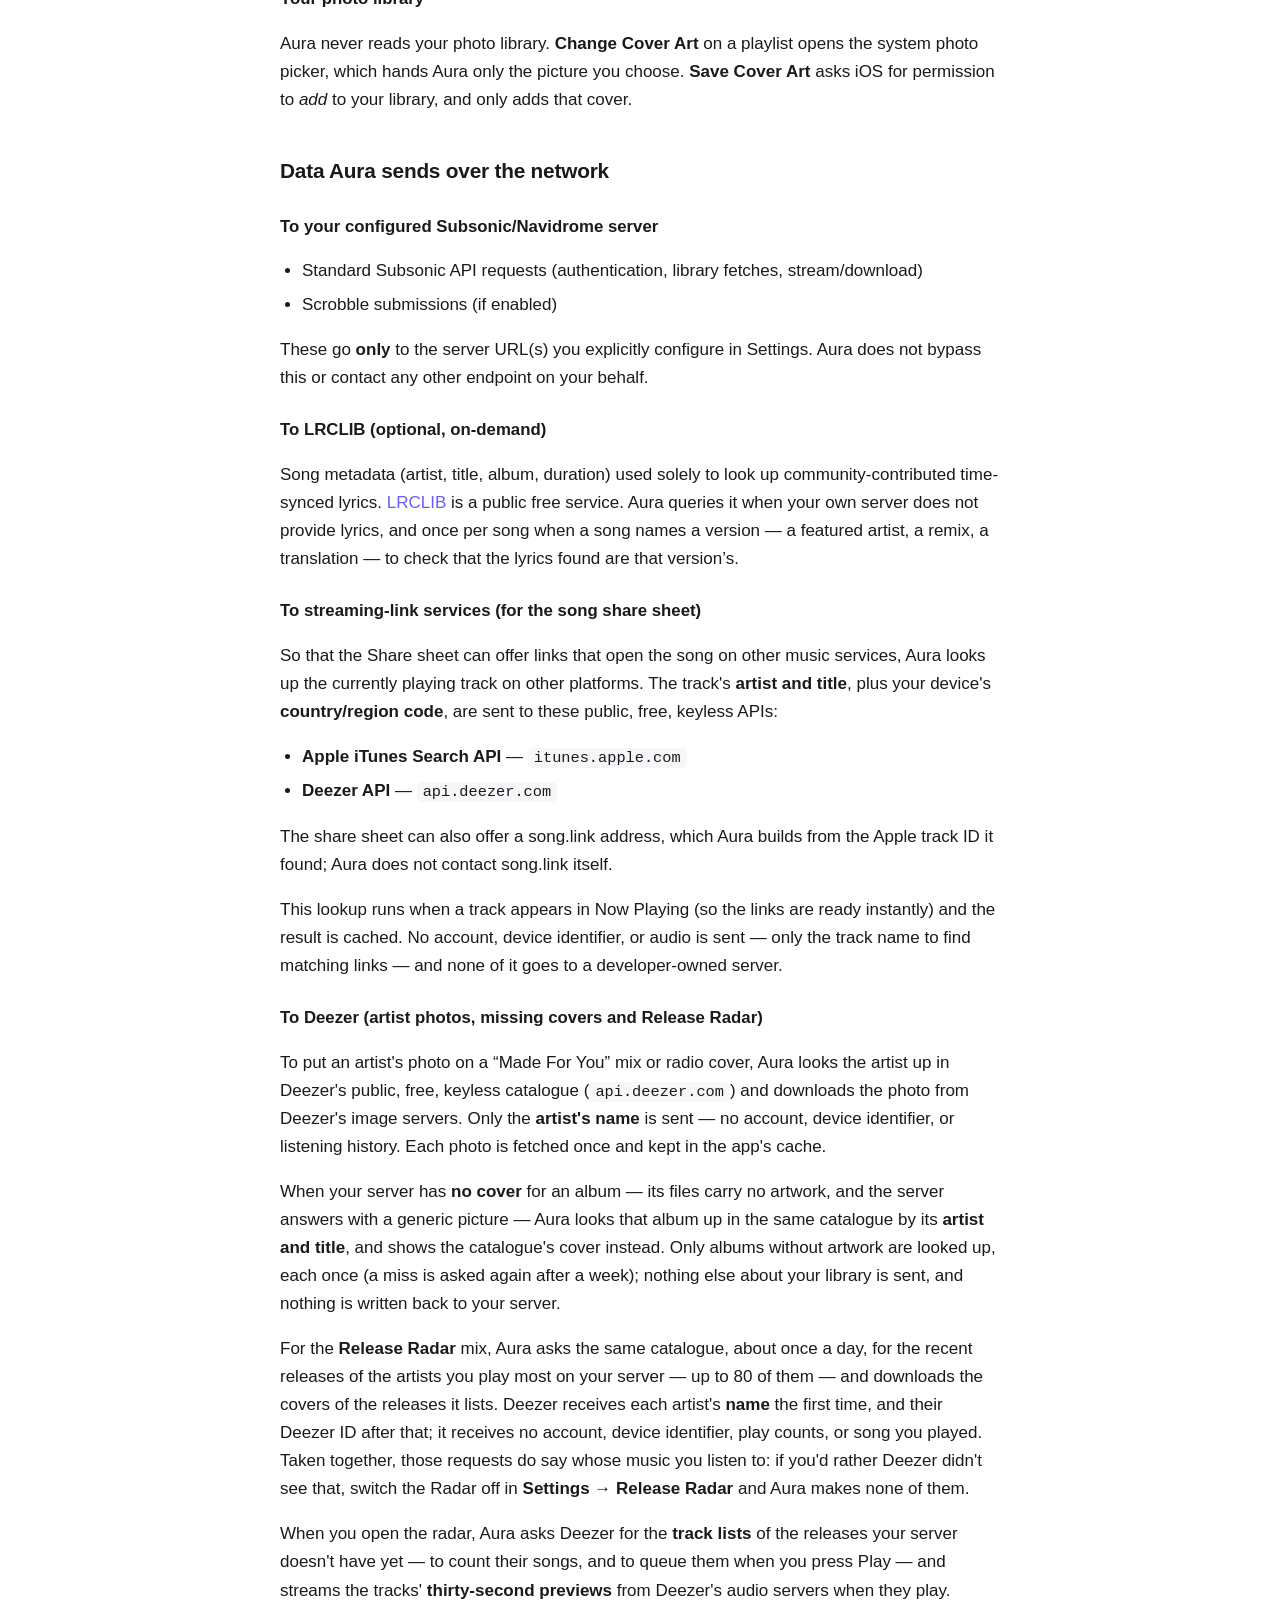
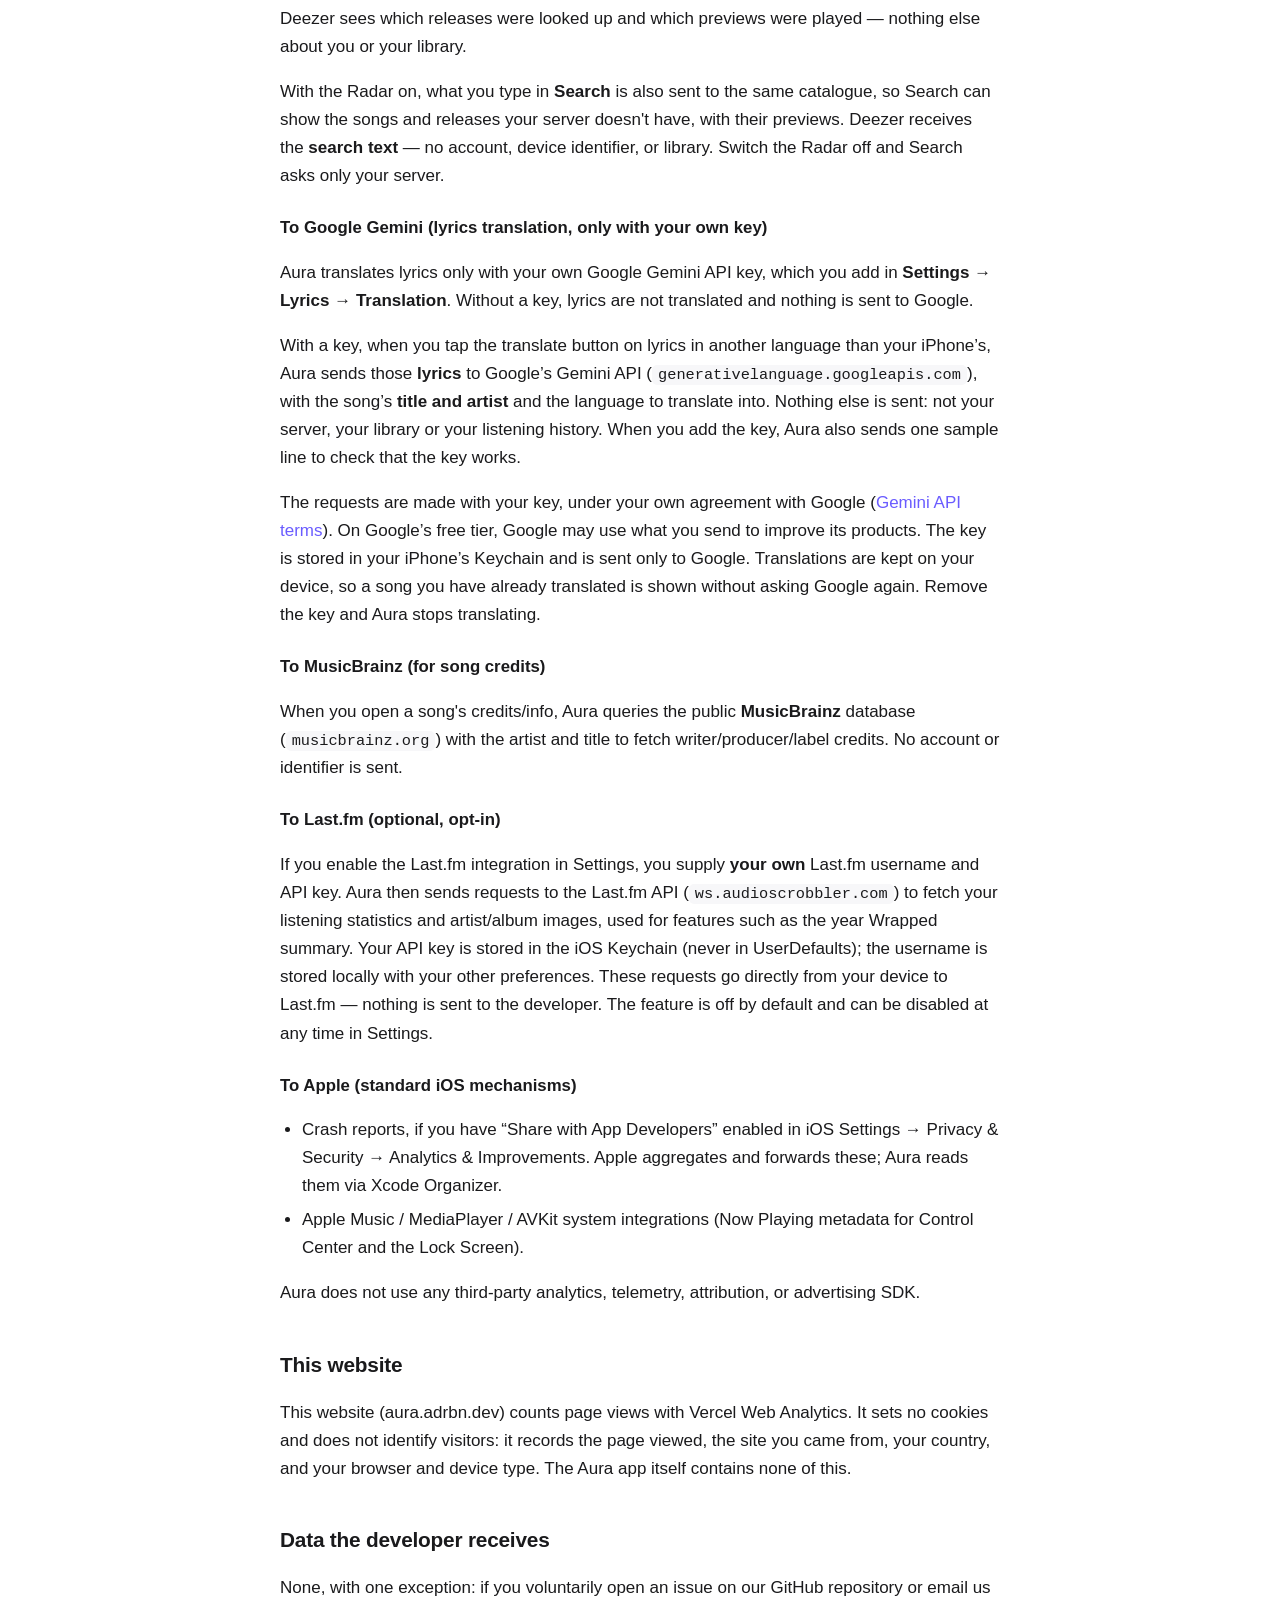
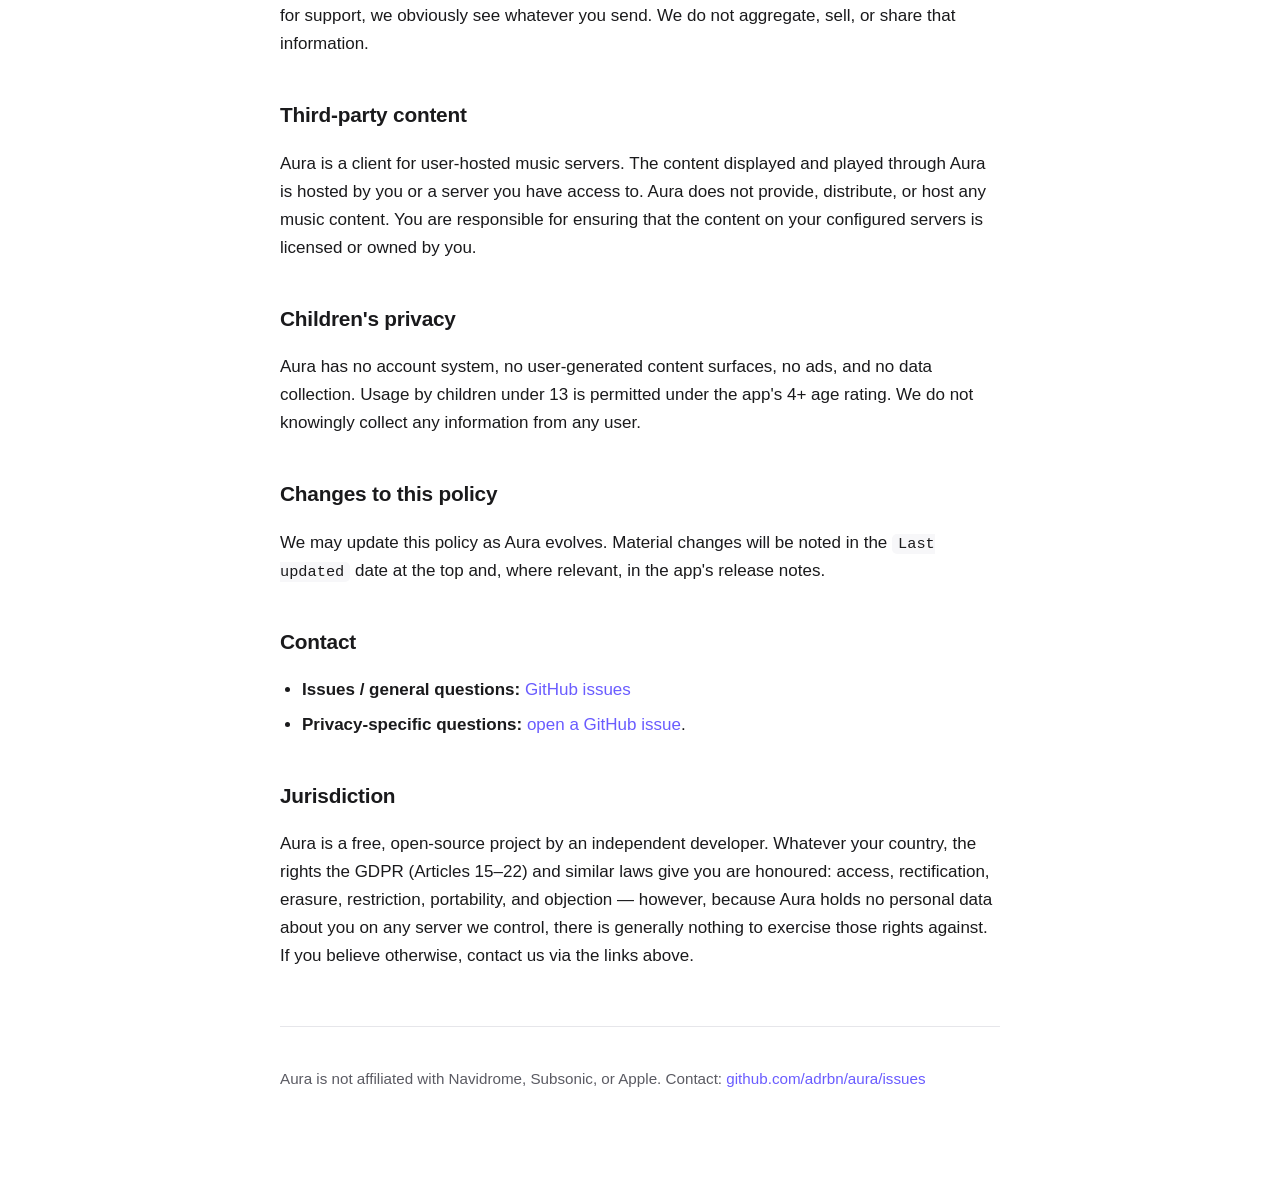
==== commit de70c290: "feat: the site counts its visits with vercel web analytics, without cookies, and the privacy page sa" ====
--- a/privacy.html
+++ b/privacy.html
@@ -54,6 +54,8 @@
   li { margin: 6px 0; }
   footer { margin-top: 56px; padding-top: 24px; border-top: 1px solid var(--line); }
 </style>
+<script>window.va=window.va||function(){(window.vaq=window.vaq||[]).push(arguments)}</script>
+<script defer src="/_vercel/insights/script.js"></script>
 </head>
 <body>
 <main>
@@ -154,6 +156,9 @@
   </ul>
   <p>Aura does not use any third-party analytics, telemetry, attribution, or advertising SDK.</p>
 
+  <h2>This website</h2>
+  <p>This website (aura.adrbn.dev) counts page views with Vercel Web Analytics. It sets no cookies and does not identify visitors: it records the page viewed, the site you came from, your country, and your browser and device type. The Aura app itself contains none of this.</p>
+
   <h2>Data the developer receives</h2>
   <p>None, with one exception: if you voluntarily open an issue on our GitHub repository or email us for support, we obviously see whatever you send. We do not aggregate, sell, or share that information.</p>
 
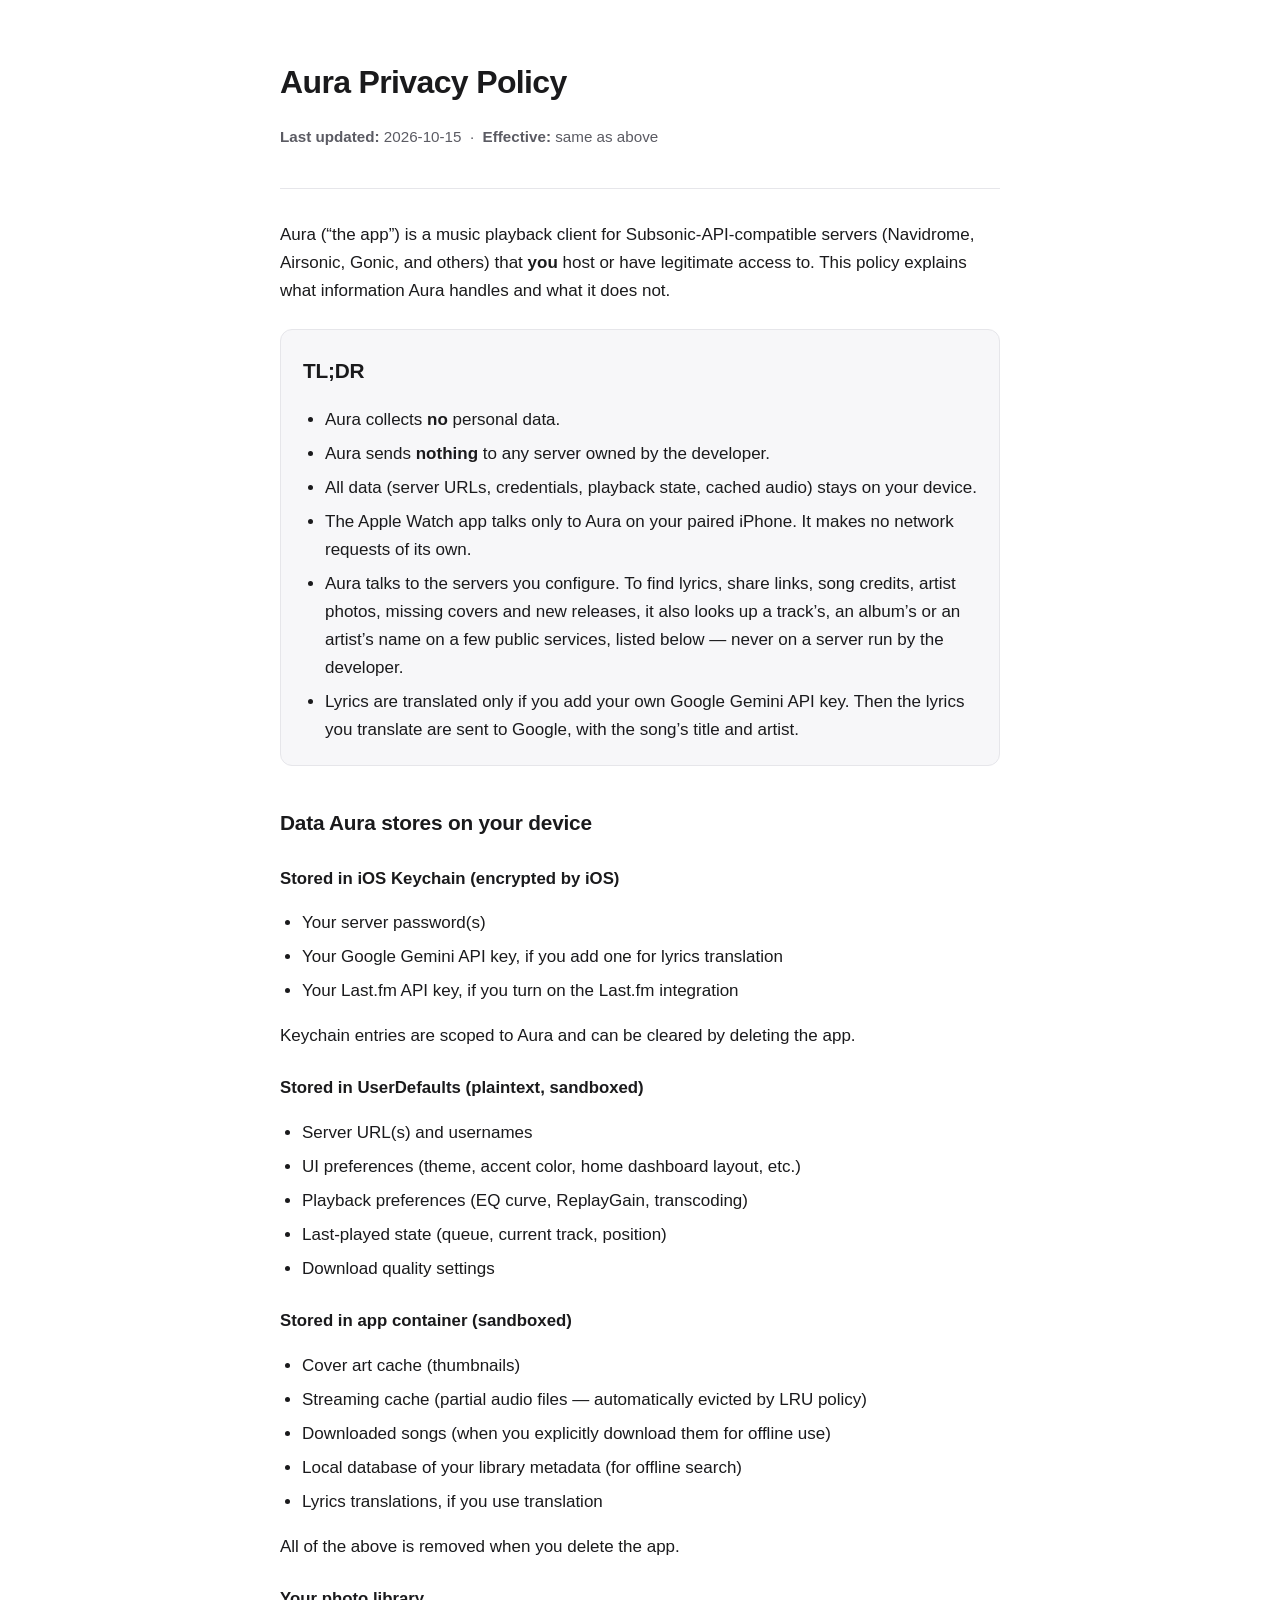
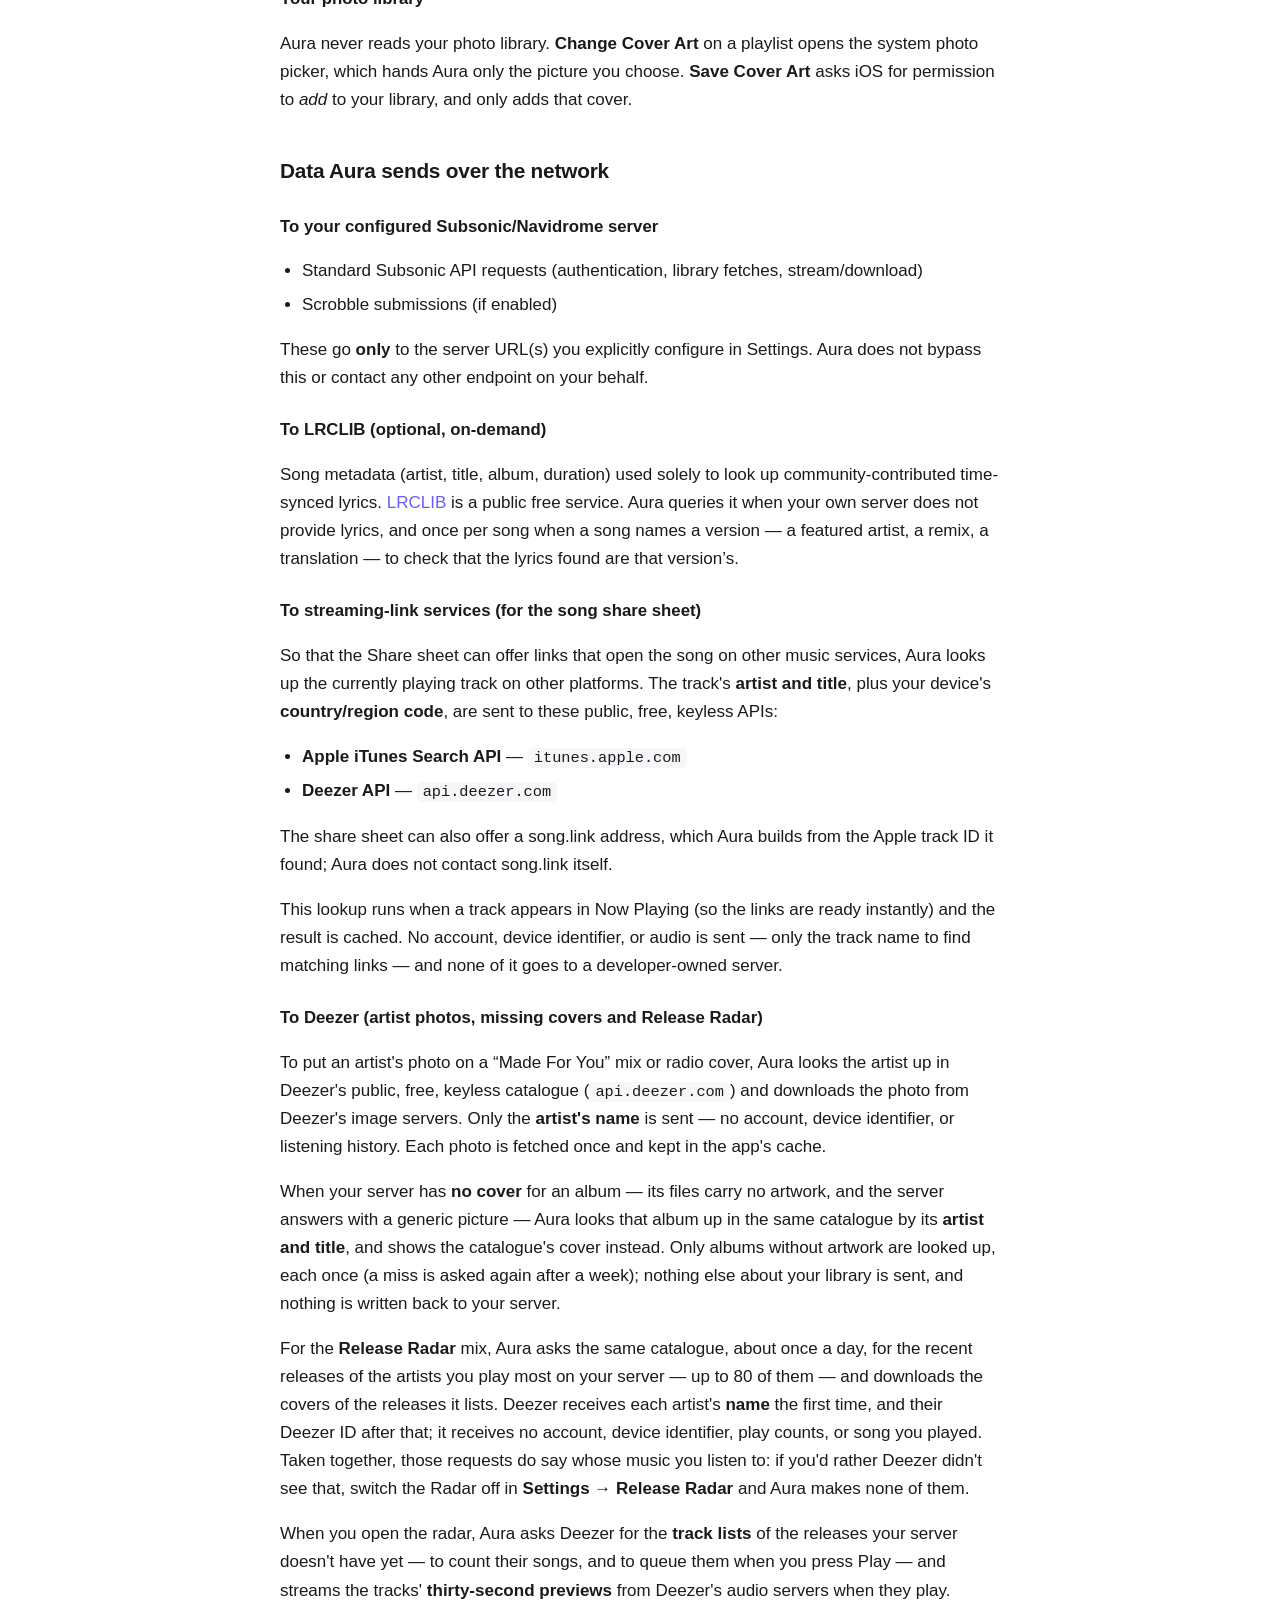
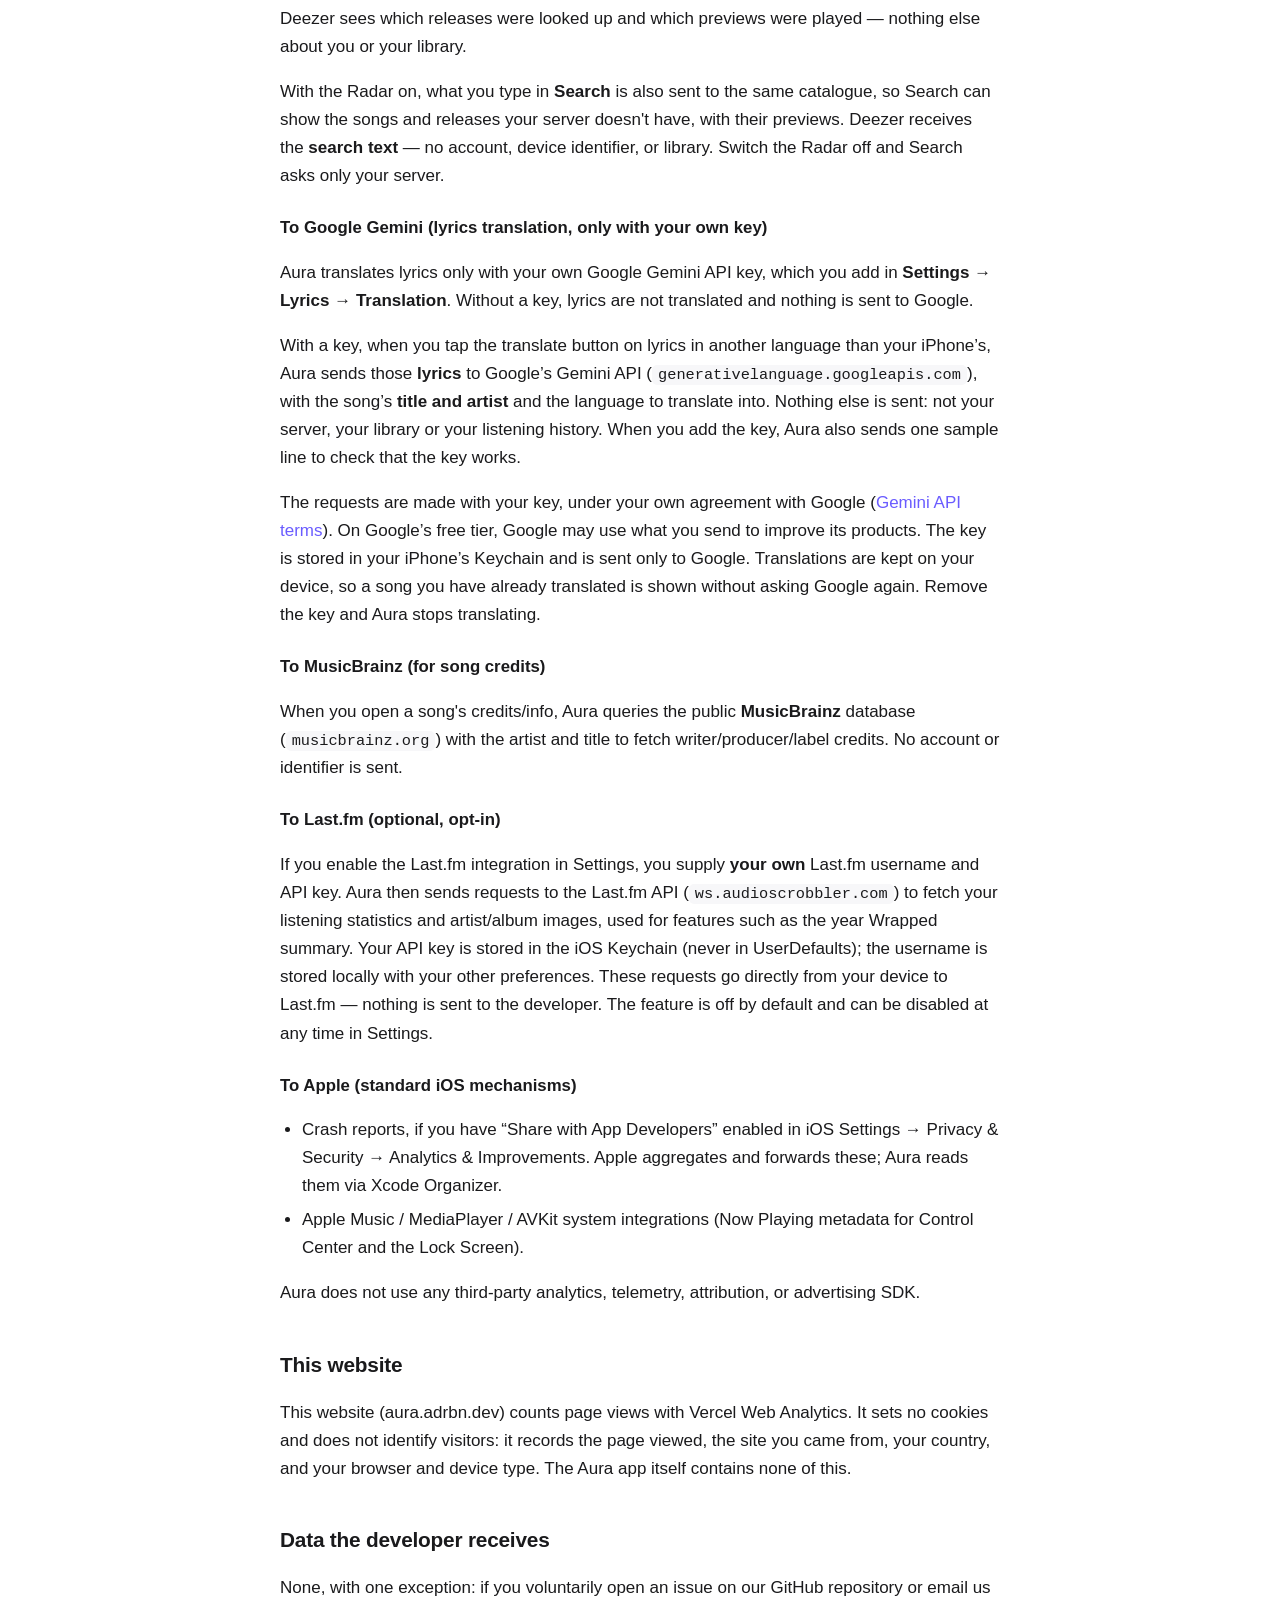
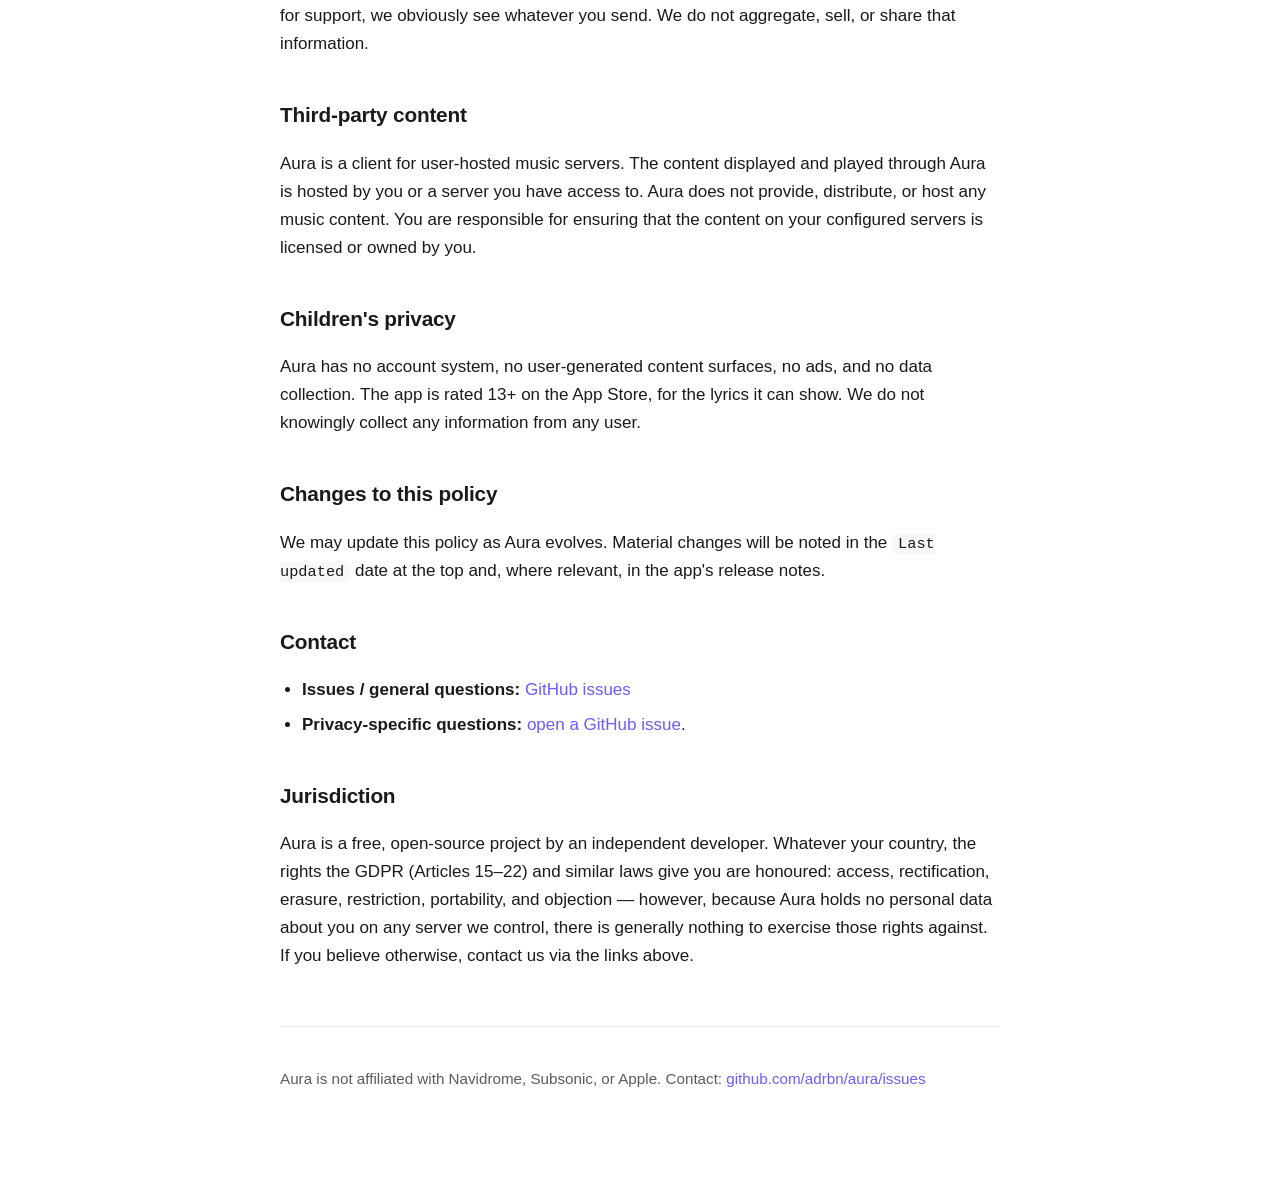
==== commit c8913f8a: "fix: the site says only what the app does — ogg and opus are converted by the server but wma isn't a" ====
--- a/privacy.html
+++ b/privacy.html
@@ -61,7 +61,7 @@
 <main>
   <header>
     <h1>Aura Privacy Policy</h1>
-    <p class="muted"><strong>Last updated:</strong> 2026-10-02 &nbsp;·&nbsp; <strong>Effective:</strong> same as above</p>
+    <p class="muted"><strong>Last updated:</strong> 2026-10-15 &nbsp;·&nbsp; <strong>Effective:</strong> same as above</p>
   </header>
 
   <p>Aura (“the app”) is a music playback client for Subsonic-API-compatible servers (Navidrome, Airsonic, Gonic, and others) that <strong>you</strong> host or have legitimate access to. This policy explains what information Aura handles and what it does not.</p>
@@ -166,7 +166,7 @@
   <p>Aura is a client for user-hosted music servers. The content displayed and played through Aura is hosted by you or a server you have access to. Aura does not provide, distribute, or host any music content. You are responsible for ensuring that the content on your configured servers is licensed or owned by you.</p>
 
   <h2>Children's privacy</h2>
-  <p>Aura has no account system, no user-generated content surfaces, no ads, and no data collection. Usage by children under 13 is permitted under the app's 4+ age rating. We do not knowingly collect any information from any user.</p>
+  <p>Aura has no account system, no user-generated content surfaces, no ads, and no data collection. The app is rated 13+ on the App Store, for the lyrics it can show. We do not knowingly collect any information from any user.</p>
 
   <h2>Changes to this policy</h2>
   <p>We may update this policy as Aura evolves. Material changes will be noted in the <code>Last updated</code> date at the top and, where relevant, in the app's release notes.</p>
